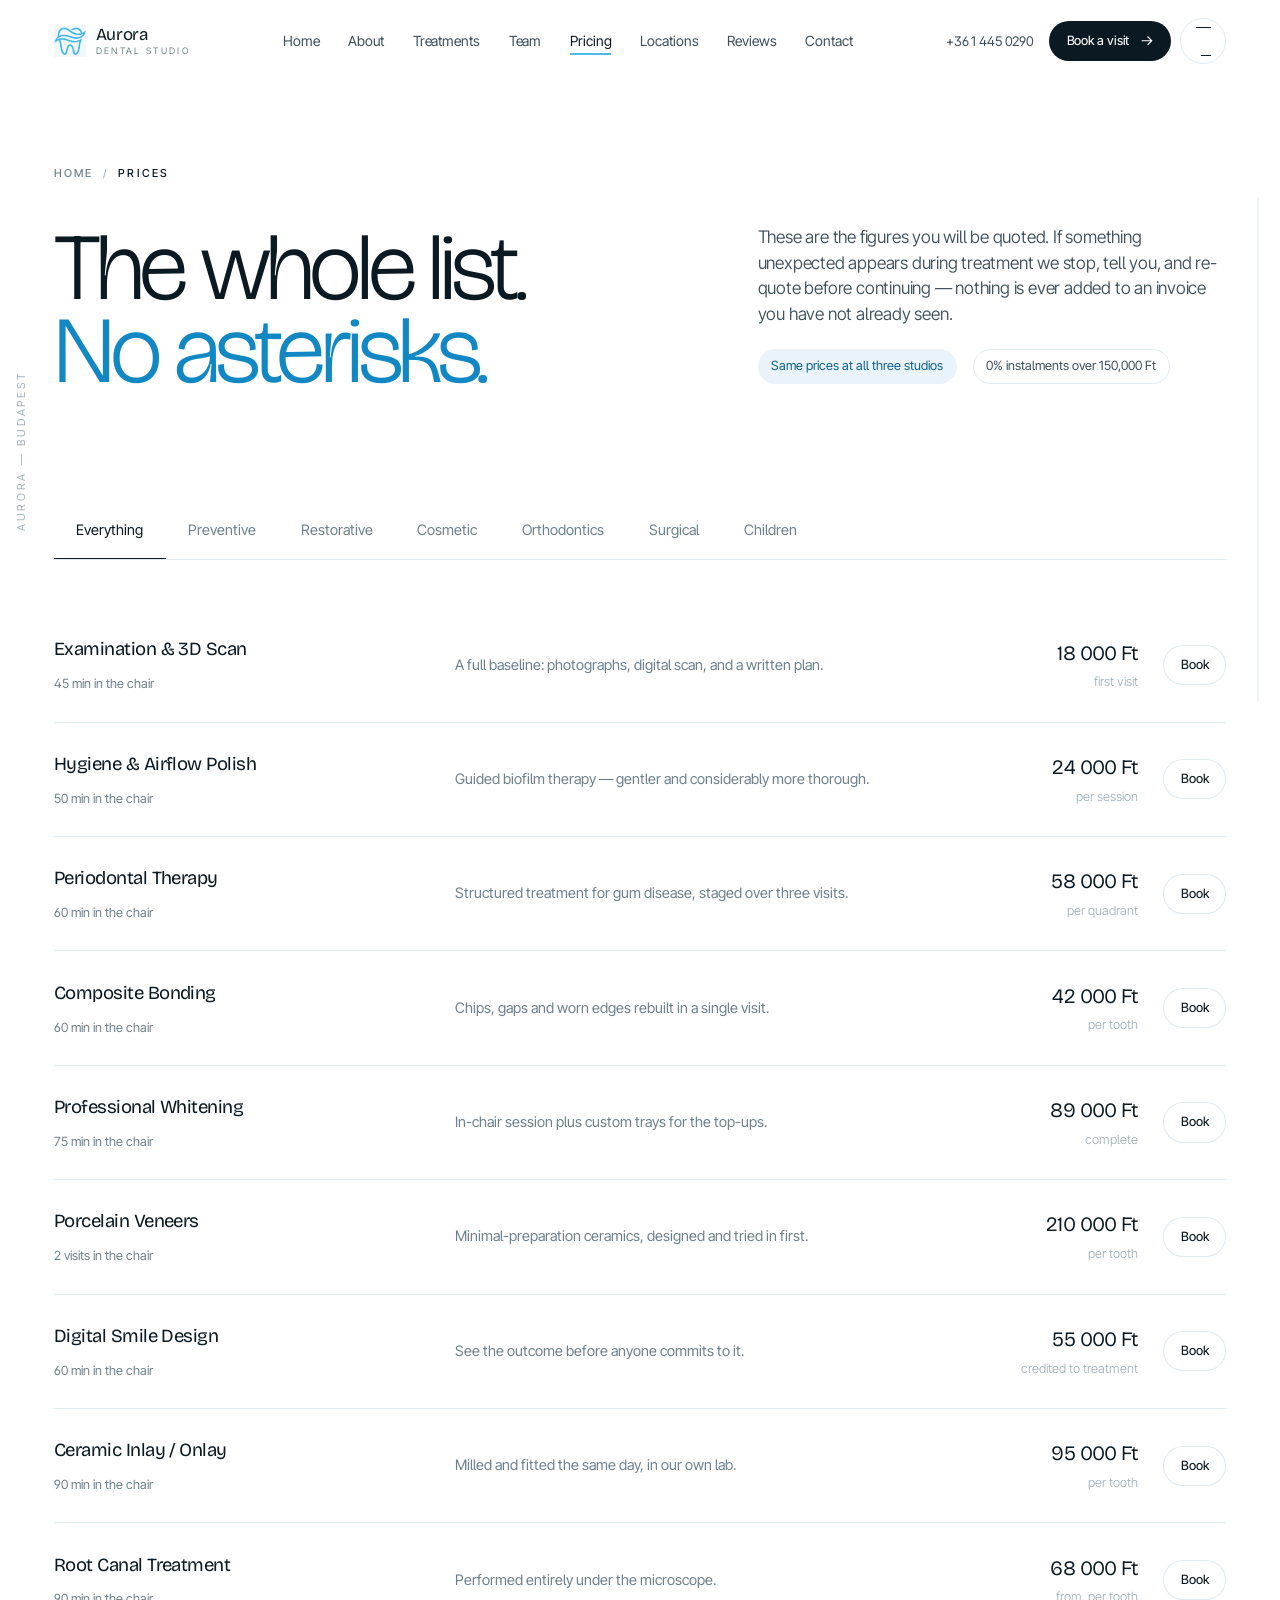
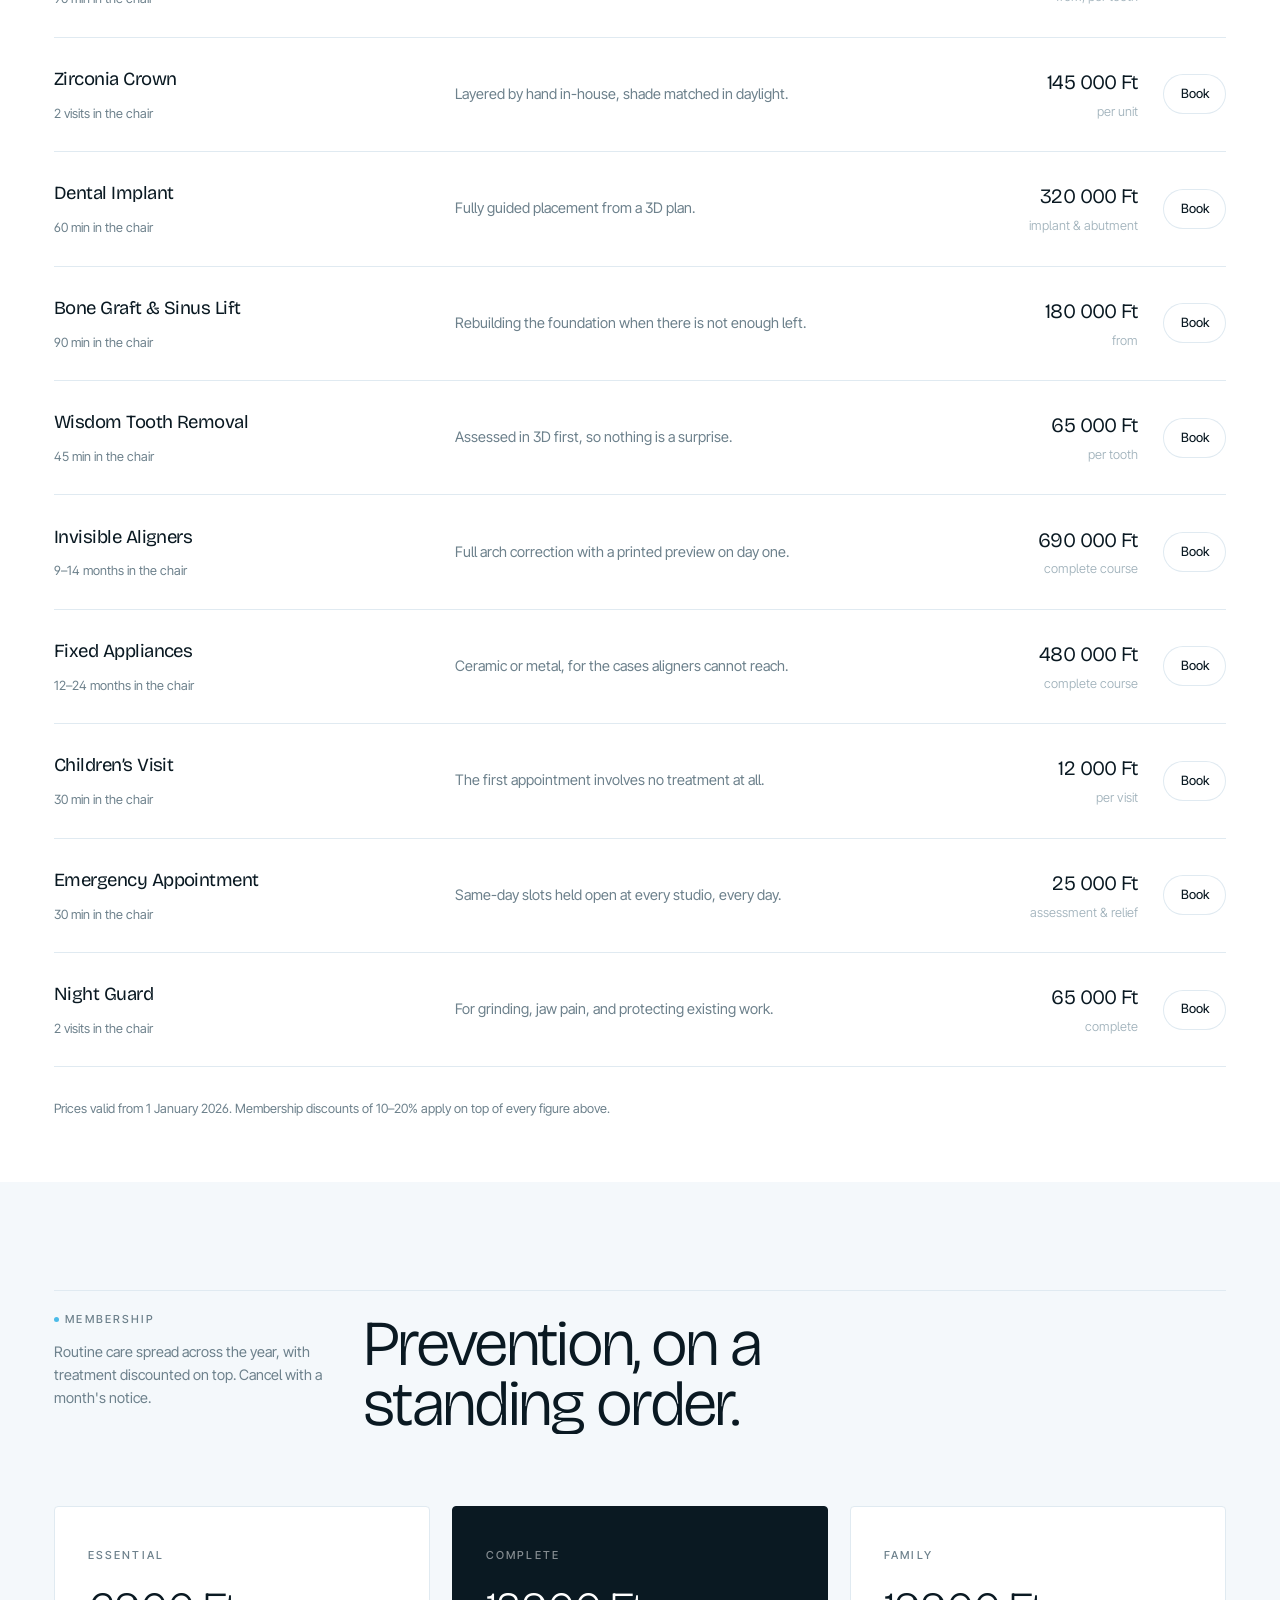
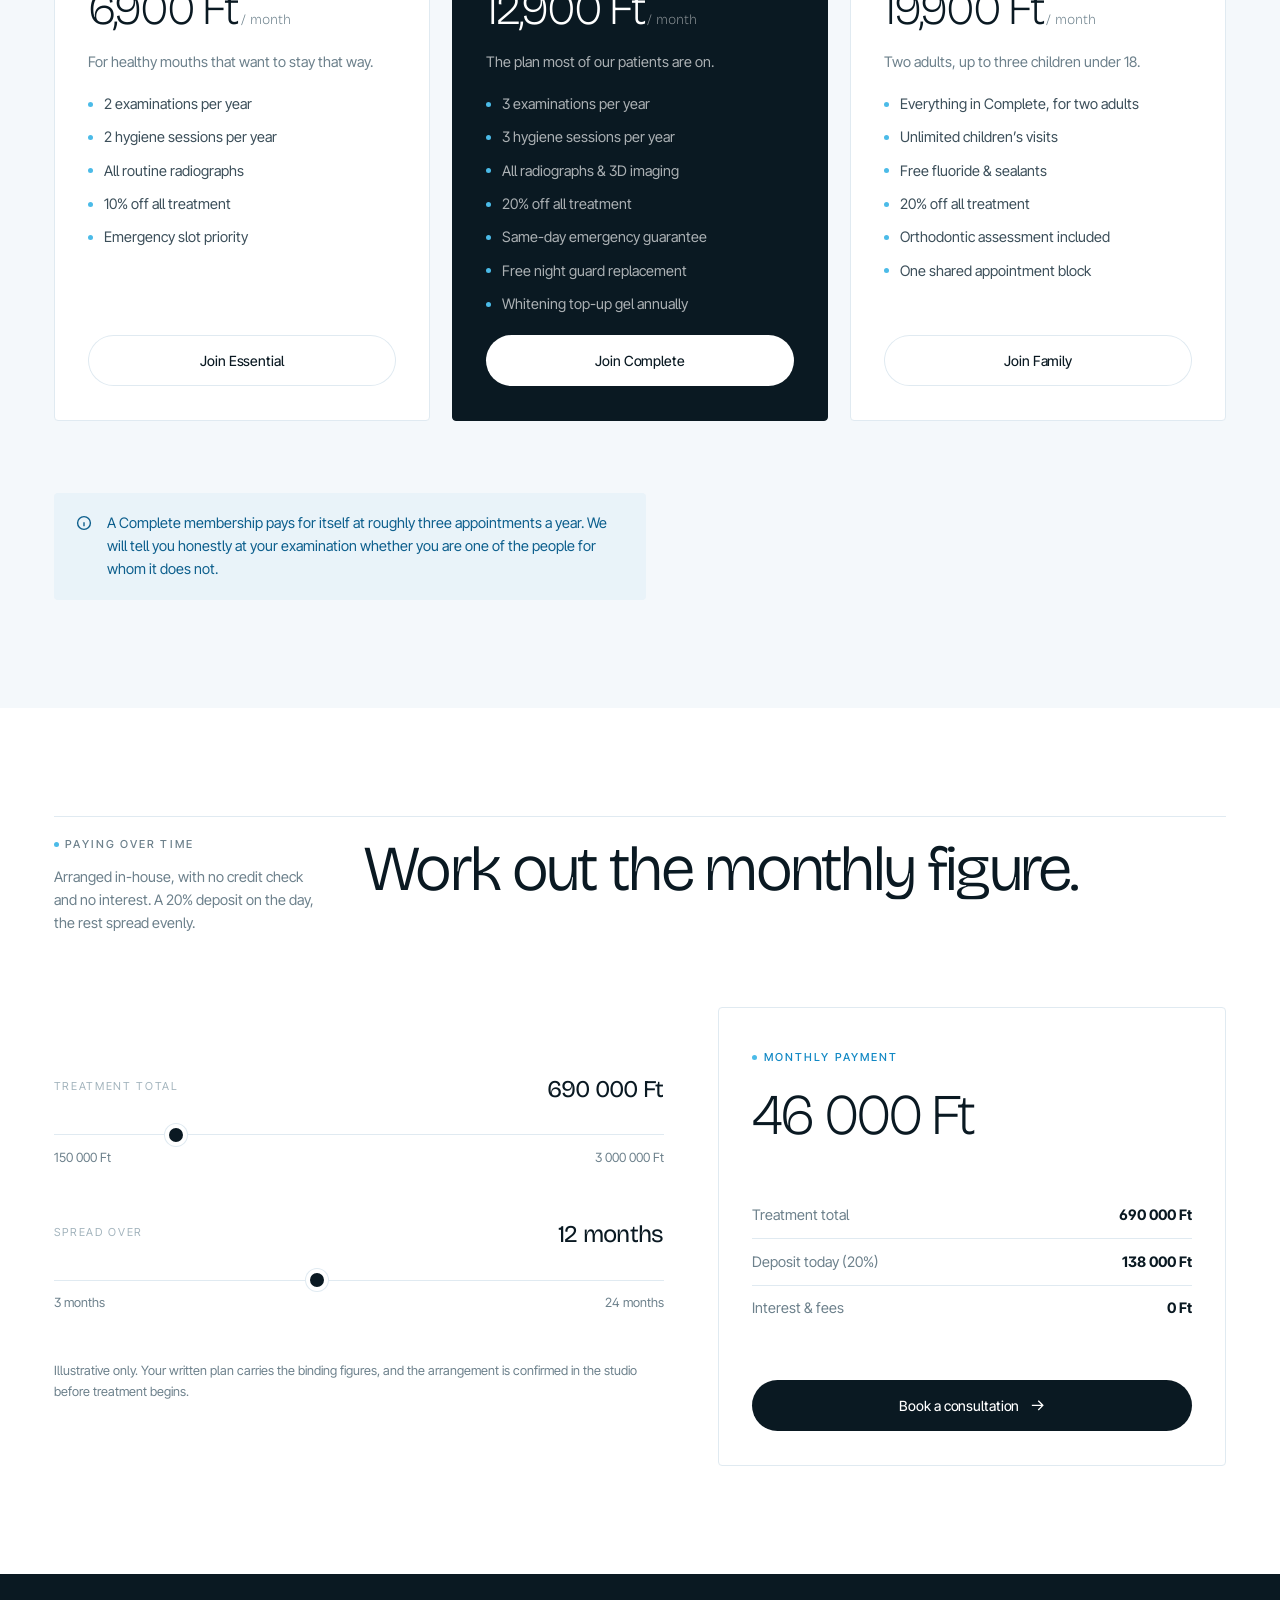
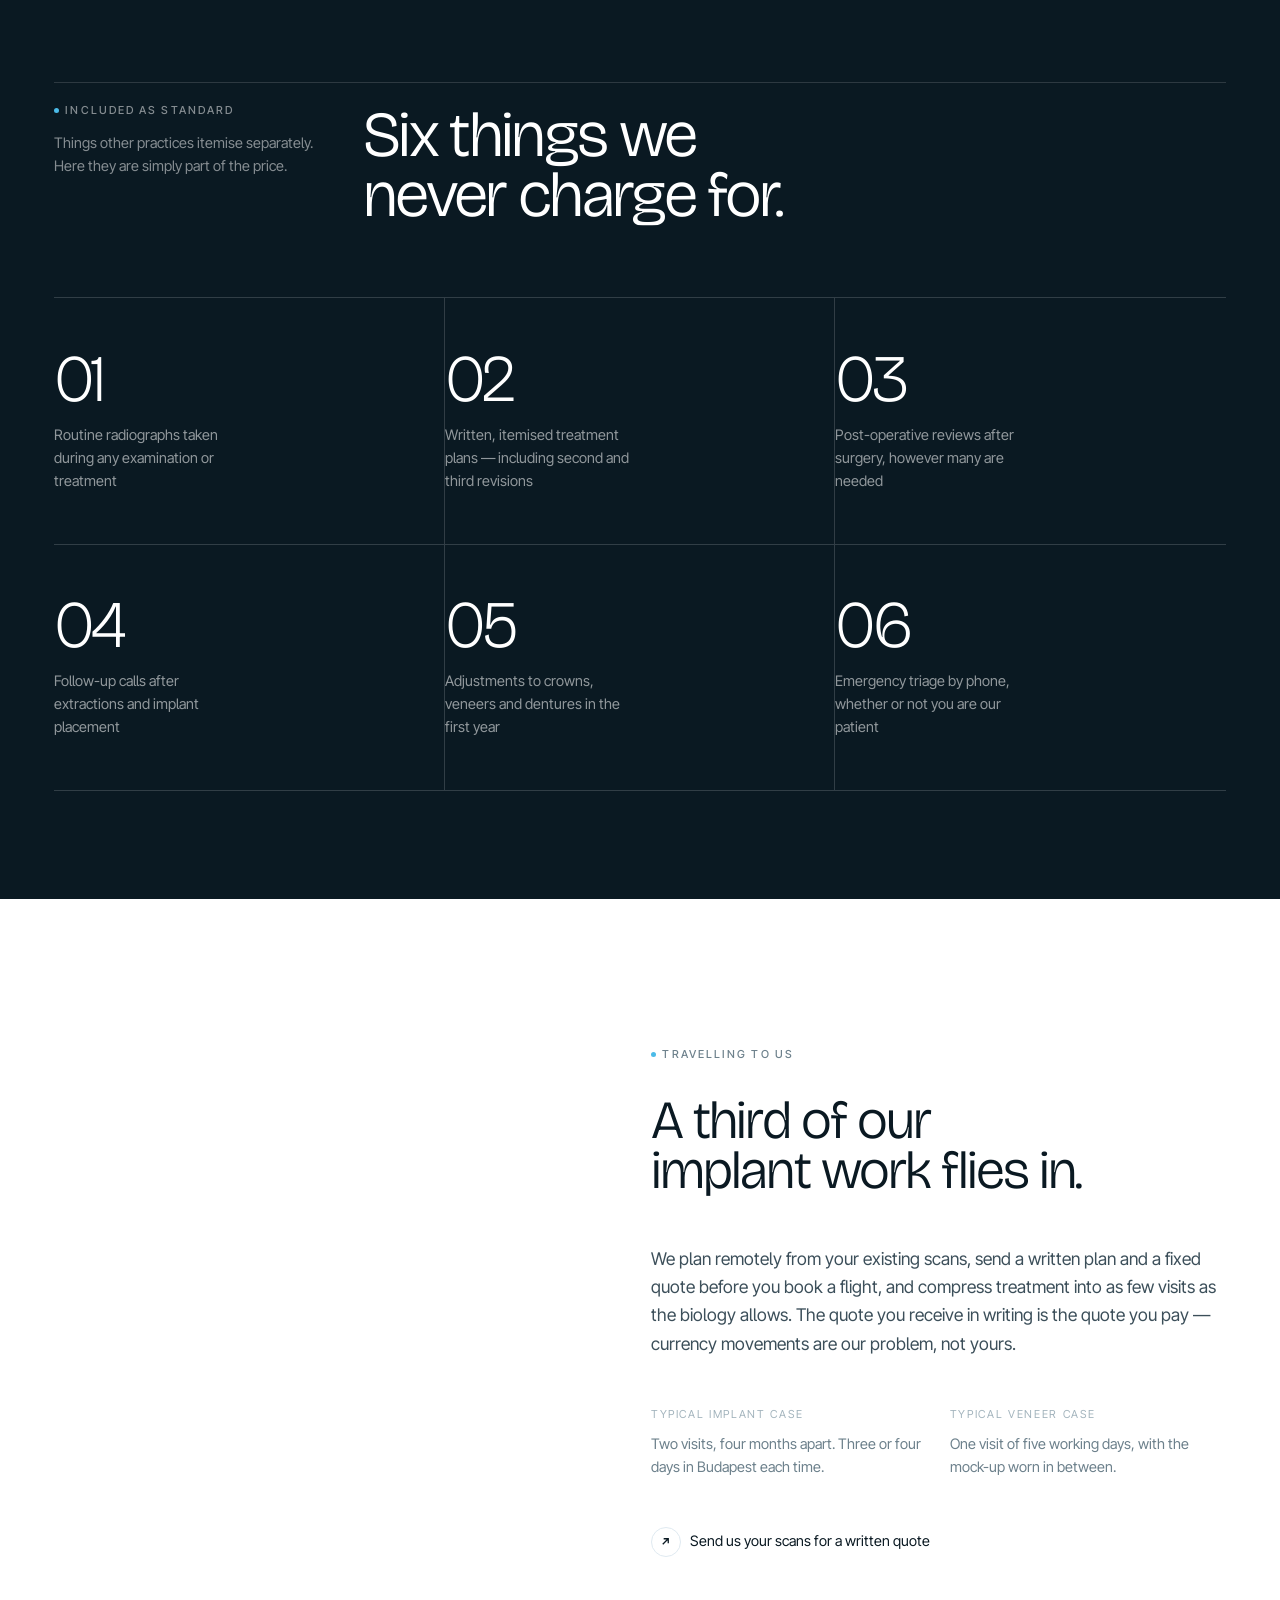
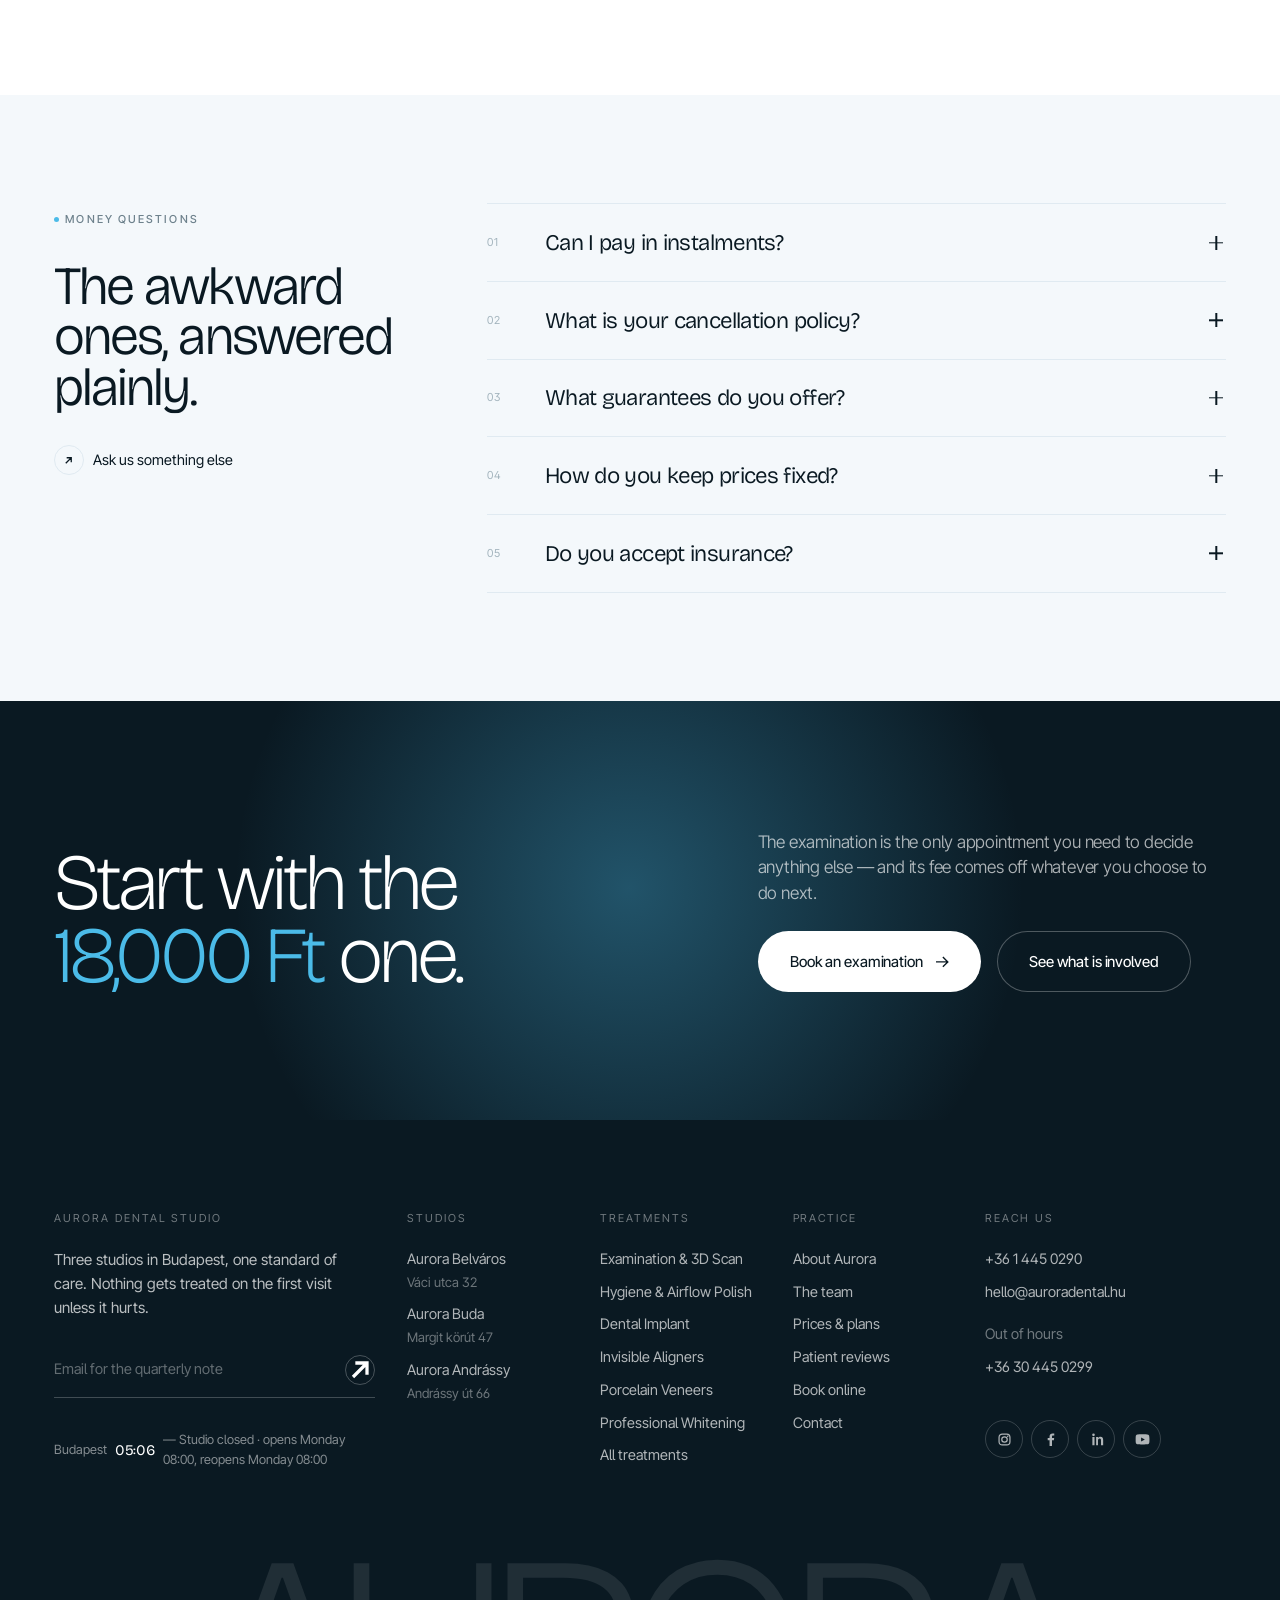
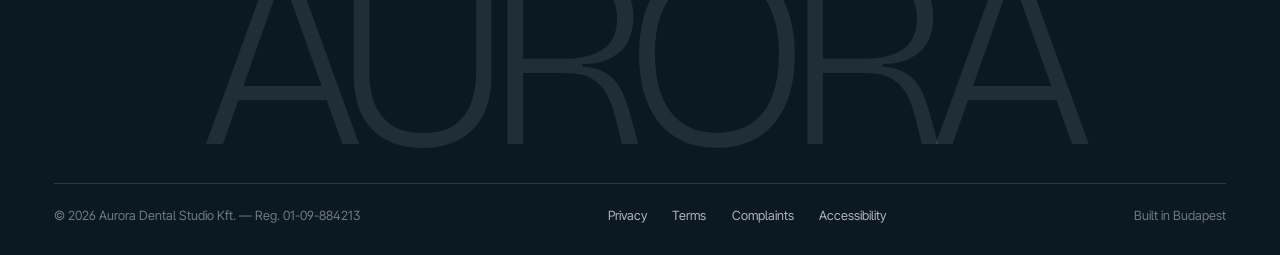
==== pricing.html @ d3820864 "First" ====
<!DOCTYPE html>
<html lang="en">
<head>
<meta charset="utf-8">
<meta name="viewport" content="width=device-width, initial-scale=1">
<title>Prices &amp; Plans — Aurora Dental Studio</title>
<meta name="description" content="Every Aurora price in one list, in forints, with no hidden extras. Membership plans from 6,900 Ft a month and 0% instalments on treatment over 150,000 Ft.">
<link rel="icon" href="imgs/dental_logo.png">
<link rel="preconnect" href="https://fonts.googleapis.com">
<link rel="preconnect" href="https://fonts.gstatic.com" crossorigin>
<link href="https://fonts.googleapis.com/css2?family=Bricolage+Grotesque:opsz,wght@12..96,200..800&family=Inter+Tight:ital,wght@0,300..700;1,400&display=swap" rel="stylesheet">
<link rel="stylesheet" href="https://cdn.jsdelivr.net/npm/lenis@1.1.14/dist/lenis.css">
<link rel="stylesheet" href="css/base.css">
<link rel="stylesheet" href="css/app.css">
<link rel="stylesheet" href="css/pages.css">
<script>
  (function (h) {
    if (!matchMedia('(prefers-reduced-motion: reduce)').matches) h.classList.add('motion');
    try { if (sessionStorage.getItem('aurora.nav') === '1') { h.classList.add('nav-in'); sessionStorage.removeItem('aurora.nav'); } } catch (e) {}
  })(document.documentElement);
</script>
</head>
<body>

<main>

  <!-- ============================================================ HERO -->
  <section class="phero">
    <div class="phero__aur" aria-hidden="true"></div>
    <div class="shell">
      <div class="phero__crumb">
        <a class="label ulink" href="index.html">Home</a>
        <span class="label" style="color:var(--ink-25)">/</span>
        <span class="label label--ink">Prices</span>
      </div>
      <div class="phero__grid">
        <h1 class="phero__t" data-split="words" data-now="1">The whole list. <em>No asterisks.</em></h1>
        <div class="phero__side">
          <p class="lead" data-rv="up" data-rv-d=".3">
            These are the figures you will be quoted. If something unexpected appears during
            treatment we stop, tell you, and re-quote before continuing — nothing is ever added
            to an invoice you have not already seen.
          </p>
          <div class="flex g2 wrap" data-rv="up" data-rv-d=".4">
            <span class="tag tag--blue">Same prices at all three studios</span>
            <span class="tag">0% instalments over 150,000 Ft</span>
          </div>
        </div>
      </div>
    </div>
  </section>

  <!-- ============================================================ PRICE LIST -->
  <section class="sec--sm" style="padding-top:clamp(2.5rem,5vw,4rem)">
    <div class="shell">
      <div class="ptab mb4" id="priceTabs"></div>
      <div id="priceRows"></div>
      <p class="xs muted mt3">Prices valid from 1 January 2026. Membership discounts of 10–20% apply on top of every figure above.</p>
    </div>
  </section>

  <!-- ============================================================ MEMBERSHIP -->
  <section class="sec bone">
    <div class="shell">
      <div class="shead mb6">
        <div class="shead__aside">
          <span class="label"><span class="dot"></span>Membership</span>
          <p class="shead__meta">Routine care spread across the year, with treatment discounted on top. Cancel with a month's notice.</p>
        </div>
        <h2 class="dsp shead__t" data-split="words">Prevention, on a standing order.</h2>
      </div>
      <div class="plan" id="pricePlans" data-stagger></div>
      <div class="note mt6" style="max-width:74ch">
        <svg viewBox="0 0 16 16" fill="none" stroke="currentColor" stroke-width="1.4"><circle cx="8" cy="8" r="6.4"/><path d="M8 7.2v4M8 4.9v.1"/></svg>
        <span>A Complete membership pays for itself at roughly three appointments a year.
        We will tell you honestly at your examination whether you are one of the people
        for whom it does not.</span>
      </div>
    </div>
  </section>

  <!-- ============================================================ CALCULATOR -->
  <section class="sec">
    <div class="shell">
      <div class="shead mb6">
        <div class="shead__aside">
          <span class="label"><span class="dot"></span>Paying over time</span>
          <p class="shead__meta">Arranged in-house, with no credit check and no interest. A 20% deposit on the day, the rest spread evenly.</p>
        </div>
        <h2 class="dsp shead__t" data-split="words">Work out the monthly figure.</h2>
      </div>

      <div class="calc">
        <div>
          <div class="between">
            <span class="bio__k">Treatment total</span>
            <span style="font-family:var(--display);font-size:1.5rem;letter-spacing:-.03em" id="calcAmtOut">—</span>
          </div>
          <input class="rng" type="range" id="calcAmt" min="150000" max="3000000" step="10000" value="690000"
                 aria-label="Treatment total">
          <div class="between xs muted" style="margin-top:-.8rem"><span>150 000 Ft</span><span>3 000 000 Ft</span></div>

          <div class="between mt4">
            <span class="bio__k">Spread over</span>
            <span style="font-family:var(--display);font-size:1.5rem;letter-spacing:-.03em" id="calcMonOut">—</span>
          </div>
          <input class="rng" type="range" id="calcMon" min="3" max="24" step="3" value="12" aria-label="Months">
          <div class="between xs muted" style="margin-top:-.8rem"><span>3 months</span><span>24 months</span></div>

          <p class="xs muted mt4">Illustrative only. Your written plan carries the binding figures, and the
          arrangement is confirmed in the studio before treatment begins.</p>
        </div>

        <div class="calc__out">
          <span class="label label--blue"><span class="dot"></span>Monthly payment</span>
          <div class="calc__n mt2" id="calcPer">—</div>
          <div class="mt4">
            <div class="calc__row"><span class="muted">Treatment total</span><b id="calcTot">—</b></div>
            <div class="calc__row"><span class="muted">Deposit today (20%)</span><b id="calcDep">—</b></div>
            <div class="calc__row"><span class="muted">Interest &amp; fees</span><b id="calcFee">0 Ft</b></div>
          </div>
          <a class="btn btn--block mt4" href="booking.html">Book a consultation
            <svg class="ico" viewBox="0 0 16 16" fill="none" stroke="currentColor" stroke-width="1.4"><path d="M2 8h12M9 3l5 5-5 5"/></svg></a>
        </div>
      </div>
    </div>
  </section>

  <!-- ============================================================ WHAT IS INCLUDED -->
  <section class="sec night">
    <div class="shell">
      <div class="shead mb6">
        <div class="shead__aside">
          <span class="label"><span class="dot"></span>Included as standard</span>
          <p class="shead__meta" style="color:rgba(255,255,255,.5)">Things other practices itemise separately. Here they are simply part of the price.</p>
        </div>
        <h2 class="dsp shead__t" data-split="words">Six things we never charge for.</h2>
      </div>
      <div class="sband" style="grid-template-columns:repeat(3,1fr)">
        <div class="sband__i"><div class="sband__n">01</div>
          <div class="sband__c">Routine radiographs taken during any examination or treatment</div></div>
        <div class="sband__i"><div class="sband__n">02</div>
          <div class="sband__c">Written, itemised treatment plans — including second and third revisions</div></div>
        <div class="sband__i" style="border-right:0"><div class="sband__n">03</div>
          <div class="sband__c">Post-operative reviews after surgery, however many are needed</div></div>
        <div class="sband__i" style="border-top:1px solid rgba(255,255,255,.16)"><div class="sband__n">04</div>
          <div class="sband__c">Follow-up calls after extractions and implant placement</div></div>
        <div class="sband__i" style="border-top:1px solid rgba(255,255,255,.16)"><div class="sband__n">05</div>
          <div class="sband__c">Adjustments to crowns, veneers and dentures in the first year</div></div>
        <div class="sband__i" style="border-right:0;border-top:1px solid rgba(255,255,255,.16)"><div class="sband__n">06</div>
          <div class="sband__c">Emergency triage by phone, whether or not you are our patient</div></div>
      </div>
    </div>
  </section>

  <!-- ============================================================ TRAVELLING PATIENTS -->
  <section class="sec">
    <div class="shell">
      <div class="grid" style="align-items:center">
        <figure style="grid-column:1/6" class="arch mzoom" data-clip data-cursor="Budapest">
          <img class="cover" style="aspect-ratio:.82"
               src="https://images.unsplash.com/photo-1541343672885-9be56236302a?auto=format&amp;fit=crop&amp;q=80&amp;w=1100"
               alt="The Danube and the Hungarian Parliament in Budapest">
        </figure>
        <div style="grid-column:7/13">
          <span class="label"><span class="dot"></span>Travelling to us</span>
          <h2 class="mt3" style="font-size:var(--fs-h2)" data-split="words">A third of our implant work flies in.</h2>
          <p class="body-lg mt4 mw-md">
            We plan remotely from your existing scans, send a written plan and a fixed quote before
            you book a flight, and compress treatment into as few visits as the biology allows.
            The quote you receive in writing is the quote you pay — currency movements are our problem,
            not yours.
          </p>
          <div class="grid mt4" style="grid-template-columns:repeat(2,1fr);gap:1.4rem">
            <div><div class="bio__k">Typical implant case</div><p class="small muted mt1">Two visits, four months apart. Three or four days in Budapest each time.</p></div>
            <div><div class="bio__k">Typical veneer case</div><p class="small muted mt1">One visit of five working days, with the mock-up worn in between.</p></div>
          </div>
          <a class="alink mt4" href="contact.html"><span class="c">
            <svg viewBox="0 0 12 12" fill="none" stroke="currentColor" stroke-width="1.4"><path d="M3 9L9 3M4 3h5v5"/></svg>
          </span>Send us your scans for a written quote</a>
        </div>
      </div>
    </div>
  </section>

  <!-- ============================================================ FAQ -->
  <section class="sec bone">
    <div class="shell">
      <div class="qa">
        <div>
          <span class="label"><span class="dot"></span>Money questions</span>
          <h2 class="mt3" style="font-size:var(--fs-h2)" data-split="words">The awkward ones, answered plainly.</h2>
          <a class="alink mt3" href="contact.html"><span class="c">
            <svg viewBox="0 0 12 12" fill="none" stroke="currentColor" stroke-width="1.4"><path d="M3 9L9 3M4 3h5v5"/></svg>
          </span>Ask us something else</a>
        </div>
        <div id="faqPricing"></div>
      </div>
    </div>
  </section>

  <!-- ============================================================ CTA -->
  <section class="cta">
    <div class="cta__aur" aria-hidden="true"></div>
    <div class="shell cta__in">
      <h2 class="cta__t" data-split="words">Start with the <em>18,000 Ft</em> one.</h2>
      <div class="col g3">
        <p class="lead" style="color:rgba(255,255,255,.66)">
          The examination is the only appointment you need to decide anything else — and its
          fee comes off whatever you choose to do next.
        </p>
        <div class="flex g2 wrap">
          <span class="mag"><a class="btn btn--white btn--lg" href="booking.html?service=exam">Book an examination
            <svg class="ico" viewBox="0 0 16 16" fill="none" stroke="currentColor" stroke-width="1.4"><path d="M2 8h12M9 3l5 5-5 5"/></svg></a></span>
          <span class="mag"><a class="btn btn--lg" href="services.html"
            style="box-shadow:inset 0 0 0 1px rgba(255,255,255,.28);background:transparent">See what is involved</a></span>
        </div>
      </div>
    </div>
  </section>

</main>

<script src="https://cdnjs.cloudflare.com/ajax/libs/gsap/3.12.5/gsap.min.js"></script>
<script src="https://cdnjs.cloudflare.com/ajax/libs/gsap/3.12.5/ScrollTrigger.min.js"></script>
<script src="https://cdn.jsdelivr.net/npm/lenis@1.1.14/dist/lenis.min.js"></script>
<script src="js/data.js"></script>
<script src="js/store.js"></script>
<script src="js/motion.js"></script>
<script src="js/ui.js"></script>
<script src="js/pages.js"></script>
<script>AURORA.UI.boot('pricing.html', AURORA.pages.pricing);</script>
</body>
</html>
---- css/base.css ----
/* ============================================================
   AURORA DENTAL STUDIO — BASE
   Design system: tokens, reset, typography, grid, utilities
   ============================================================ */

/* ---------- 1. TOKENS ---------- */
:root{
  /* Palette — white + light blue, sparingly deployed */
  --paper:      #ffffff;
  --bone:       #f4f8fb;
  --mist:       #e9f3f9;
  --ice:        #d5eaf7;
  --aurora:     #4bbbe8;
  --aurora-lit: #6fcbf0;
  --deep:       #1188c4;
  --abyss:      #0d5f8d;

  --ink:        #0a1922;
  --ink-70:     #3c4f5a;
  --ink-45:     #6d818c;
  --ink-25:     #a3b4bd;
  --line:       #e0eaf1;
  --line-soft:  #eef4f8;

  /* Type */
  --display: "Bricolage Grotesque", "Inter Tight", -apple-system, BlinkMacSystemFont, "Segoe UI", sans-serif;
  --text:    "Inter Tight", -apple-system, BlinkMacSystemFont, "Segoe UI", Roboto, sans-serif;

  --fs-mega:    clamp(3.4rem, 13vw, 13rem);
  --fs-display: clamp(2.9rem, 8.4vw, 8.2rem);
  --fs-h1:      clamp(2.4rem, 6vw, 5.4rem);
  --fs-h2:      clamp(1.9rem, 4.2vw, 3.6rem);
  --fs-h3:      clamp(1.35rem, 2.1vw, 1.95rem);
  --fs-h4:      clamp(1.1rem, 1.4vw, 1.3rem);
  --fs-lead:    clamp(1.02rem, 1.35vw, 1.28rem);
  --fs-body:    1.0425rem;
  --fs-sm:      0.905rem;
  --fs-xs:      0.795rem;
  --fs-label:   0.688rem;

  /* Space */
  --pad:     clamp(1.25rem, 4.2vw, 4.5rem);
  --gut:     clamp(1rem, 1.7vw, 1.75rem);
  --sec:     clamp(5rem, 12vh, 10.5rem);
  --sec-sm:  clamp(3.25rem, 7vh, 6rem);

  /* Motion */
  --e-out:  cubic-bezier(.16,1,.3,1);
  --e-io:   cubic-bezier(.65,.05,.36,1);
  --e-soft: cubic-bezier(.33,1,.68,1);
  --t-fast: .28s;
  --t-mid:  .55s;
  --t-slow: .9s;

  --nav-h: 78px;
  --rail:  clamp(0px, 3.4vw, 58px);
  --maxw:  1680px;
}

/* ---------- 2. RESET ---------- */
*,*::before,*::after{ box-sizing:border-box; }
*{ margin:0; padding:0; }
html{
  -webkit-text-size-adjust:100%;
  scroll-behavior:auto;
  background:var(--paper);
}
body{
  font-family:var(--text);
  font-size:var(--fs-body);
  line-height:1.58;
  font-weight:400;
  color:var(--ink);
  background:var(--paper);
  -webkit-font-smoothing:antialiased;
  -moz-osx-font-smoothing:grayscale;
  text-rendering:optimizeLegibility;
  overflow-x:hidden;
  font-feature-settings:"ss01","cv05","kern";
}
body.is-locked{ overflow:hidden; }
img,svg,video{ display:block; max-width:100%; }
img{ height:auto; background:var(--bone); }
a{ color:inherit; text-decoration:none; }
button,input,select,textarea{ font:inherit; color:inherit; background:none; border:none; }
button{ cursor:pointer; }
ul,ol{ list-style:none; }
table{ border-collapse:collapse; width:100%; }
::selection{ background:var(--aurora); color:#fff; }
:focus-visible{ outline:2px solid var(--deep); outline-offset:3px; border-radius:2px; }
:focus:not(:focus-visible){ outline:none; }

/* Scrollbar */
::-webkit-scrollbar{ width:9px; height:9px; }
::-webkit-scrollbar-track{ background:var(--bone); }
::-webkit-scrollbar-thumb{ background:var(--ice); border-radius:9px; }
::-webkit-scrollbar-thumb:hover{ background:var(--aurora); }

/* Lenis */
html.lenis,html.lenis body{ height:auto; }
.lenis.lenis-smooth{ scroll-behavior:auto !important; }
.lenis.lenis-stopped{ overflow:hidden; }

/* ---------- 3. TYPE ---------- */
.display,h1,h2,h3,h4{
  font-family:var(--display);
  font-weight:300;
  line-height:.94;
  letter-spacing:-.035em;
  font-variation-settings:"opsz" 64;
  text-wrap:balance;
}
h1{ font-size:var(--fs-h1); }
h2{ font-size:var(--fs-h2); }
h3{ font-size:var(--fs-h3); letter-spacing:-.028em; line-height:1.06; }
h4{ font-size:var(--fs-h4); letter-spacing:-.02em; line-height:1.2; font-weight:400; }

.mega{ font-family:var(--display); font-size:var(--fs-mega); font-weight:200; line-height:.82; letter-spacing:-.05em; font-variation-settings:"opsz" 96; }
/* section headings — deliberately smaller than the page-level display sizes */
.dsp{ font-size:clamp(2.1rem, 5vw, 4.4rem); letter-spacing:-.042em; }
.lead{ font-size:var(--fs-lead); line-height:1.48; color:var(--ink-70); font-weight:350; letter-spacing:-.012em; }
.body-lg{ font-size:1.09rem; line-height:1.62; color:var(--ink-70); }
.muted{ color:var(--ink-45); }
.small{ font-size:var(--fs-sm); }
.xs{ font-size:var(--fs-xs); }

/* Label — the signature micro-type of the system */
.label{
  font-size:var(--fs-label);
  font-weight:500;
  letter-spacing:.19em;
  text-transform:uppercase;
  color:var(--ink-45);
  line-height:1;
  display:inline-flex;
  align-items:center;
  gap:.6em;
}
.label--ink{ color:var(--ink); }
.label--blue{ color:var(--deep); }
.label .dot{ width:5px; height:5px; border-radius:50%; background:var(--aurora); flex:none; }
.idx{
  font-family:var(--display);
  font-size:var(--fs-label);
  font-weight:500;
  letter-spacing:.08em;
  color:var(--ink-25);
  font-variation-settings:"opsz" 12;
}

.wm{ font-weight:200; }
.italic{ font-style:italic; }
.tight{ letter-spacing:-.045em; }
.blue{ color:var(--deep); }
.ink45{ color:var(--ink-45); }

/* Inline media chip inside headlines */
.chip-img{
  display:inline-block;
  vertical-align:middle;
  width:clamp(58px,7.4vw,132px);
  height:clamp(34px,4.1vw,72px);
  border-radius:999px;
  object-fit:cover;
  object-position:50% 38%;
  margin:0 .18em;
  transform:translateY(-.06em);
}

/* ---------- 4. LAYOUT ---------- */
.shell{
  width:100%;
  max-width:var(--maxw);
  margin-inline:auto;
  padding-inline:var(--pad);
}
.shell--wide{ max-width:1920px; }
.grid{ display:grid; grid-template-columns:repeat(12,1fr); gap:var(--gut); }
.sec{ padding-block:var(--sec); position:relative; }
.sec--sm{ padding-block:var(--sec-sm); }
.sec--flush-t{ padding-top:0; }
.sec--flush-b{ padding-bottom:0; }
.bone{ background:var(--bone); }
.mist{ background:var(--mist); }
.night{ background:var(--ink); color:var(--paper); }
.night .lead,.night .muted{ color:rgba(255,255,255,.62); }
.night .label{ color:rgba(255,255,255,.5); }
.hr{ height:1px; background:var(--line); border:0; }
.night .hr{ background:rgba(255,255,255,.14); }

/* Section head: label left, title right — the recurring editorial pattern */
.shead{
  display:grid;
  grid-template-columns:minmax(0,3fr) minmax(0,9fr);
  gap:var(--gut);
  align-items:start;
  padding-top:1.4rem;
  border-top:1px solid var(--line);
}
.shead__aside{ display:flex; flex-direction:column; gap:1rem; }
.shead__t{ max-width:19ch; }
.shead__meta{ font-size:var(--fs-sm); color:var(--ink-45); max-width:34ch; }
.night .shead{ border-color:rgba(255,255,255,.14); }

/* ---------- 5. UTILITIES ---------- */
.flex{ display:flex; }
.between{ display:flex; justify-content:space-between; align-items:center; }
.center{ display:flex; align-items:center; }
.col{ display:flex; flex-direction:column; }
.wrap{ flex-wrap:wrap; }
.g1{ gap:.5rem } .g2{ gap:1rem } .g3{ gap:1.6rem } .g4{ gap:2.4rem } .g6{ gap:3.6rem }
.mt1{ margin-top:.6rem } .mt2{ margin-top:1.2rem } .mt3{ margin-top:2rem }
.mt4{ margin-top:3rem } .mt6{ margin-top:4.5rem } .mt8{ margin-top:6rem }
.mb2{ margin-bottom:1.2rem } .mb3{ margin-bottom:2rem } .mb4{ margin-bottom:3rem } .mb6{ margin-bottom:4.5rem }
.tc{ text-align:center } .tr{ text-align:right }
.rel{ position:relative } .ovh{ overflow:hidden }
.nowrap{ white-space:nowrap }
.mw-xs{ max-width:34ch } .mw-sm{ max-width:44ch } .mw-md{ max-width:58ch } .mw-lg{ max-width:72ch }
.full{ width:100% } .fit{ width:fit-content }
.sr{ position:absolute; width:1px; height:1px; padding:0; margin:-1px; overflow:hidden; clip:rect(0 0 0 0); white-space:nowrap; border:0; }
.hide-mob{ display:revert }
.only-mob{ display:none }
.stack-sep > * + *{ border-top:1px solid var(--line); }

/* Aspect helpers */
.ar-1{ aspect-ratio:1/1 } .ar-45{ aspect-ratio:4/5 } .ar-34{ aspect-ratio:3/4 }
.ar-32{ aspect-ratio:3/2 } .ar-169{ aspect-ratio:16/9 } .ar-21{ aspect-ratio:2/1 }
.ar-23{ aspect-ratio:2/3 }
.cover{ width:100%; height:100%; object-fit:cover; }

/* Arch — signature silhouette, echoing the curve of the logo */
.arch{ border-radius:999px 999px 4px 4px; overflow:hidden; }
.arch-sm{ border-radius:180px 180px 4px 4px; overflow:hidden; }
.pill{ border-radius:999px; overflow:hidden; }
.soft{ border-radius:3px; overflow:hidden; }

@media (max-width:900px){
  .hide-mob{ display:none !important }
  .only-mob{ display:revert }
  .shead{ grid-template-columns:1fr; gap:1.5rem }
  /* Keep 12 tracks so inline `grid-column: 6/13` spans stay valid, and
     stack every child instead — dropping to 6 tracks pushed items into
     implicit columns and overflowed the page. */
  .grid{ grid-template-columns:repeat(12,1fr) }
  .grid > *{ grid-column:1 / -1 !important; }
}
---- css/app.css ----
/* ============================================================
   AURORA — APP CHROME + COMPONENTS
   ============================================================ */

/* ---------- MOTION PRIMING ---------- */
html.motion [data-rv]{ opacity:0; }
html.motion [data-rv="up"]{ transform:translateY(38px); }
html.motion [data-rv="fade"]{ transform:none; }
html.motion .rv-line span{ display:block; }
html.motion [data-split]{ opacity:1; }
html.motion [data-split]:not(.split-done){ opacity:0; }
html.motion [data-clip]{ clip-path:inset(0 0 100% 0); }

/* ============================================================
   LOADER
   ============================================================ */
.loader{
  position:fixed; inset:0; z-index:9000;
  background:var(--paper);
  display:grid; place-items:center;
  padding:var(--pad);
}
.loader__mark{ width:clamp(64px,7vw,104px); opacity:.14; }
.loader__wrap{ position:relative; display:grid; place-items:center; gap:1.6rem; }
.loader__word{
  font-family:var(--display); font-weight:200;
  font-size:clamp(2.4rem,7vw,5.2rem); letter-spacing:-.05em;
  line-height:1; overflow:hidden; display:flex;
}
.loader__word span{ display:block; }
.loader__bar{
  position:absolute; left:var(--pad); right:var(--pad); bottom:calc(var(--pad) + 34px);
  height:1px; background:var(--line);
}
.loader__bar i{ display:block; height:100%; width:0; background:var(--aurora); }
.loader__num{
  position:absolute; right:var(--pad); bottom:var(--pad);
  font-family:var(--display); font-size:clamp(2rem,5vw,3.4rem);
  font-weight:200; letter-spacing:-.04em; line-height:1; color:var(--ink);
}
.loader__cap{ position:absolute; left:var(--pad); bottom:var(--pad); }
.loader__veil{
  position:absolute; inset:0; background:var(--paper);
}

/* ============================================================
   PAGE TRANSITION
   ============================================================ */
.trans{ position:fixed; inset:0; z-index:8000; pointer-events:none; display:grid; place-items:center; }
.trans__panel{
  position:absolute; inset:0; background:var(--ink);
  transform:scaleY(0); transform-origin:bottom center;
}
.trans__mark{ position:relative; width:52px; opacity:0; filter:brightness(0) invert(1); }
/* keep the panel covering the page between navigation and first paint */
html.nav-in .trans__panel{ transform:scaleY(1); transform-origin:top center; }

/* ============================================================
   CUSTOM CURSOR
   ============================================================ */
.cur{
  position:fixed; top:0; left:0; z-index:9500; pointer-events:none;
  width:9px; height:9px; border-radius:50%; background:var(--ink);
  transform:translate3d(-50%,-50%,0); mix-blend-mode:normal;
  opacity:0; transition:opacity .3s;
}
.cur-ring{
  position:fixed; top:0; left:0; z-index:9499; pointer-events:none;
  width:44px; height:44px; border-radius:50%;
  border:1px solid var(--ink-25);
  transform:translate3d(-50%,-50%,0);
  display:grid; place-items:center;
  opacity:0; transition:opacity .3s, background-color .35s var(--e-out), border-color .35s;
}
.cur-ring__t{
  font-size:9px; letter-spacing:.14em; text-transform:uppercase;
  color:#fff; opacity:0; transform:scale(.7); transition:opacity .25s,transform .25s;
  font-weight:500;
}
body.cur-on .cur,body.cur-on .cur-ring{ opacity:1; }
body.cur-link .cur{ opacity:0; }
body.cur-link .cur-ring{ background:var(--ink); border-color:var(--ink); }
body.cur-media .cur{ opacity:0; }
body.cur-media .cur-ring{ background:var(--aurora); border-color:var(--aurora); }
body.cur-media .cur-ring__t,body.cur-drag .cur-ring__t{ opacity:1; transform:scale(1); }
body.cur-drag .cur{ opacity:0; }
body.cur-drag .cur-ring{ background:var(--ink); border-color:var(--ink); }
@media (hover:none),(pointer:coarse){ .cur,.cur-ring{ display:none !important } }

/* ============================================================
   RAILS
   ============================================================ */
.rail{
  position:fixed; top:0; bottom:0; width:var(--rail); z-index:60;
  pointer-events:none; display:flex; align-items:center; justify-content:center;
}
.rail--l{ left:0; }
.rail--r{ right:0; }
.rail__txt{
  writing-mode:vertical-rl; text-orientation:mixed;
  font-size:var(--fs-label); letter-spacing:.24em; text-transform:uppercase;
  color:var(--ink-25); user-select:none;
}
.rail--l .rail__txt{ transform:rotate(180deg); }
.rail__prog{
  position:absolute; top:22vh; bottom:22vh; left:50%; width:1px;
  background:var(--line); transform:translateX(-50%);
}
.rail__prog i{ position:absolute; top:0; left:0; width:100%; height:0; background:var(--aurora); }
@media (max-width:1180px){ .rail{ display:none } }

/* ============================================================
   NAV
   ============================================================ */
.nav{
  position:fixed; top:0; left:0; right:0; z-index:500;
  padding:1.15rem var(--pad);
  transition:padding .5s var(--e-out), background-color .5s, box-shadow .5s;
  mix-blend-mode:normal;
}
.nav::before{
  content:""; position:absolute; inset:0;
  background:rgba(255,255,255,.82);
  -webkit-backdrop-filter:blur(16px) saturate(1.4);
  backdrop-filter:blur(16px) saturate(1.4);
  border-bottom:1px solid var(--line);
  opacity:0; transition:opacity .5s var(--e-out);
}
.nav.is-stuck{ padding:.7rem var(--pad); }
.nav.is-stuck::before{ opacity:1; }
.nav.is-hidden{ transform:translateY(-102%); transition:transform .55s var(--e-out),padding .5s; }
.nav__in{
  position:relative; display:flex; align-items:center; justify-content:space-between;
  gap:1.5rem; max-width:var(--maxw); margin-inline:auto;
}
.brand{ display:flex; align-items:center; gap:.62rem; flex:none; }
.brand__mark{ width:32px; height:32px; object-fit:contain; transition:transform .6s var(--e-out); }
.brand:hover .brand__mark{ transform:rotate(-8deg) scale(1.08); }
.brand__txt{ display:flex; flex-direction:column; line-height:1; }
.brand__n{ font-family:var(--display); font-size:1.06rem; font-weight:400; letter-spacing:-.02em; }
.brand__s{ font-size:.56rem; letter-spacing:.26em; text-transform:uppercase; color:var(--ink-45); margin-top:3px; }

.nav__links{ display:flex; align-items:center; gap:.15rem; }
.nav__link{
  position:relative; font-size:.875rem; letter-spacing:-.005em;
  padding:.5rem .82rem; border-radius:999px; color:var(--ink-70);
  transition:color .35s;
}
.nav__link::after{
  content:""; position:absolute; left:.82rem; right:.82rem; bottom:.34rem; height:1px;
  background:var(--ink); transform:scaleX(0); transform-origin:right;
  transition:transform .45s var(--e-out);
}
.nav__link:hover{ color:var(--ink); }
.nav__link:hover::after{ transform:scaleX(1); transform-origin:left; }
.nav__link.is-on{ color:var(--ink); }
.nav__link.is-on::after{ transform:scaleX(1); background:var(--aurora); height:2px; }
.nav__act{ display:flex; align-items:center; gap:.55rem; flex:none; }
.nav__tel{ font-size:.83rem; color:var(--ink-70); padding-right:.4rem; letter-spacing:-.01em; }
.nav__tel:hover{ color:var(--deep); }

.burger{
  width:46px; height:46px; border:1px solid var(--line); border-radius:999px;
  display:grid; place-items:center; gap:0; background:var(--paper);
  transition:border-color .4s,background-color .4s;
}
.burger:hover{ border-color:var(--ink); }
.burger i{ display:block; width:15px; height:1.4px; background:var(--ink); transition:transform .45s var(--e-out),opacity .3s; }
.burger i:first-child{ transform:translateY(-3px); }
.burger i:last-child{ transform:translateY(3px); width:10px; margin-left:5px; }
.burger:hover i:last-child{ width:15px; margin-left:0; }
body.menu-open .burger i:first-child{ transform:translateY(1px) rotate(45deg); }
body.menu-open .burger i:last-child{ transform:translateY(-1px) rotate(-45deg); width:15px; margin-left:0; }
@media (max-width:1150px){ .nav__links,.nav__tel{ display:none } }

/* ---------- OVERLAY MENU ---------- */
.menu{
  position:fixed; inset:0; z-index:480; background:var(--paper);
  clip-path:inset(0 0 100% 0); pointer-events:none;
  display:grid; grid-template-rows:1fr auto;
  padding:calc(var(--nav-h) + 2.2rem) var(--pad) var(--pad);
}
.menu.is-open{ pointer-events:auto; }
.menu__grid{ display:grid; grid-template-columns:minmax(0,7fr) minmax(0,5fr); gap:var(--gut); align-items:center; }
.menu__list{ display:flex; flex-direction:column; }
.menu__item{ overflow:hidden; border-top:1px solid var(--line); }
.menu__item:last-child{ border-bottom:1px solid var(--line); }
.menu__a{
  display:flex; align-items:baseline; gap:1.4rem; padding:clamp(.5rem,1.5vh,1.1rem) 0;
  font-family:var(--display); font-weight:300; letter-spacing:-.04em;
  font-size:clamp(2rem,5.4vw,4.6rem); line-height:1;
  transition:color .4s,padding-left .55s var(--e-out);
  position:relative;
}
.menu__a:hover{ padding-left:1.6rem; color:var(--deep); }
.menu__a .n{ font-size:var(--fs-label); letter-spacing:.1em; color:var(--ink-25); flex:none; transition:color .4s; }
.menu__a:hover .n{ color:var(--aurora); }
.menu__a .ar{ margin-left:auto; opacity:0; transform:translateX(-14px); transition:.5s var(--e-out); font-size:1.2rem; }
.menu__a:hover .ar{ opacity:1; transform:translateX(0); }
.menu__preview{ position:relative; aspect-ratio:4/5; border-radius:999px 999px 6px 6px; overflow:hidden; background:var(--bone); }
.menu__preview img{
  position:absolute; inset:0; width:100%; height:100%; object-fit:cover;
  opacity:0; transform:scale(1.12); transition:opacity .7s var(--e-out),transform .9s var(--e-out);
}
.menu__preview img.is-on{ opacity:1; transform:scale(1); }
.menu__foot{ display:flex; justify-content:space-between; align-items:flex-end; gap:2rem; padding-top:1.4rem; border-top:1px solid var(--line); flex-wrap:wrap; }
.menu__cols{ display:flex; gap:clamp(1.5rem,4vw,4rem); flex-wrap:wrap; }
.menu__col{ display:flex; flex-direction:column; gap:.42rem; font-size:var(--fs-sm); color:var(--ink-70); }
@media (max-width:900px){
  .menu{ padding-top:calc(var(--nav-h) + 1rem); overflow-y:auto; }
  .menu__grid{ grid-template-columns:1fr; align-items:start; }
  .menu__preview{ display:none; }
}

/* ============================================================
   BUTTONS + LINKS
   ============================================================ */
.btn{
  position:relative; display:inline-flex; align-items:center; justify-content:center; gap:.68rem;
  padding:.92rem 1.6rem; border-radius:999px; overflow:hidden;
  background:var(--ink); color:var(--paper);
  font-size:.875rem; font-weight:450; letter-spacing:-.008em; white-space:nowrap;
  transition:color .4s var(--e-out);
  isolation:isolate;
}
.btn::before{
  content:""; position:absolute; z-index:-1; left:50%; bottom:-10%;
  width:130%; aspect-ratio:1/1; border-radius:50%;
  background:var(--aurora); transform:translate(-50%,100%) scale(.2);
  transition:transform .62s var(--e-out);
}
.btn:hover::before{ transform:translate(-50%,18%) scale(1); }
.btn .ico{ width:1.05em; height:1.05em; flex:none; transition:transform .45s var(--e-out); }
.btn:hover .ico{ transform:translateX(4px); }
.btn--lg{ padding:1.16rem 2rem; font-size:.94rem; }
.btn--sm{ padding:.62rem 1.1rem; font-size:.8rem; }
.btn--ghost{ background:transparent; color:var(--ink); box-shadow:inset 0 0 0 1px var(--line); }
.btn--ghost:hover{ color:var(--ink); box-shadow:inset 0 0 0 1px transparent; }
.btn--blue{ background:var(--aurora); }
.btn--blue::before{ background:var(--ink); }
.btn--white{ background:var(--paper); color:var(--ink); }
.btn--white::before{ background:var(--aurora); }
.btn--block{ width:100%; }
.btn:disabled{ opacity:.32; pointer-events:none; }
.btn--ghost.is-on{ background:var(--ink); color:var(--paper); box-shadow:none; }

.ulink{ position:relative; display:inline-block; }
.ulink::after{
  content:""; position:absolute; left:0; right:0; bottom:-2px; height:1px; background:currentColor;
  transform:scaleX(0); transform-origin:right; transition:transform .5s var(--e-out);
}
.ulink:hover::after{ transform:scaleX(1); transform-origin:left; }

.alink{ display:inline-flex; align-items:center; gap:.55rem; font-size:.9rem; }
.alink .c{
  width:30px; height:30px; border-radius:50%; border:1px solid var(--line);
  display:grid; place-items:center; flex:none; overflow:hidden; position:relative;
  transition:border-color .4s,background-color .4s,color .4s;
}
.alink:hover .c{ background:var(--ink); border-color:var(--ink); color:var(--paper); }
.alink .c svg{ width:11px; transition:transform .45s var(--e-out); }
.alink:hover .c svg{ transform:translate(2px,-2px); }

/* Magnetic wrapper */
.mag{ display:inline-block; will-change:transform; }

/* Tag / pill */
.tag{
  display:inline-flex; align-items:center; gap:.45rem;
  padding:.42rem .78rem; border-radius:999px; border:1px solid var(--line);
  font-size:var(--fs-xs); color:var(--ink-70); background:var(--paper); white-space:nowrap;
}
.tag--blue{ background:var(--mist); border-color:transparent; color:var(--abyss); }
.tag--solid{ background:var(--ink); color:#fff; border-color:var(--ink); }
.tag--live{ background:#eefaf3; border-color:#c9ecd9; color:#1d7a4c; }
.tag--live .dot{ width:6px; height:6px; border-radius:50%; background:#25a463; animation:pulse 2.2s infinite; }
.tag--shut{ background:#fdf1f0; border-color:#f4d5d2; color:#b0453b; }
.tag--shut .dot{ width:6px; height:6px; border-radius:50%; background:#d3675c; }
@keyframes pulse{ 0%,100%{ box-shadow:0 0 0 0 rgba(37,164,99,.5) } 70%{ box-shadow:0 0 0 6px rgba(37,164,99,0) } }

/* Filter chips */
.chips{ display:flex; gap:.5rem; flex-wrap:wrap; }
.chip{
  padding:.55rem 1rem; border-radius:999px; border:1px solid var(--line);
  font-size:var(--fs-sm); color:var(--ink-45); background:var(--paper);
  transition:.36s var(--e-out); white-space:nowrap;
}
.chip:hover{ border-color:var(--ink-25); color:var(--ink); }
.chip.is-on{ background:var(--ink); border-color:var(--ink); color:var(--paper); }

/* ============================================================
   FORMS
   ============================================================ */
.form-grid{ display:grid; grid-template-columns:repeat(2,minmax(0,1fr)); gap:1.5rem 1.4rem; }
.form-grid .span2{ grid-column:1/-1; }
@media (max-width:700px){ .form-grid{ grid-template-columns:1fr } }

.fld{ position:relative; display:block; }
.fld input,.fld textarea,.fld select{
  width:100%; padding:1.5rem 0 .62rem; font-size:1rem;
  border-bottom:1px solid var(--line); border-radius:0; background:transparent;
  transition:border-color .4s;
}
.fld textarea{ resize:vertical; min-height:104px; line-height:1.5; }
.fld select{ cursor:pointer; appearance:none; padding-right:2rem; }
.fld__lb{
  position:absolute; left:0; top:1.42rem; font-size:1rem; color:var(--ink-45);
  pointer-events:none; transform-origin:left center;
  transition:transform .42s var(--e-out), color .42s;
}
.fld input:focus ~ .fld__lb,.fld textarea:focus ~ .fld__lb,.fld select:focus ~ .fld__lb,
.fld input:not(:placeholder-shown) ~ .fld__lb,.fld textarea:not(:placeholder-shown) ~ .fld__lb,
.fld.has-val .fld__lb{
  transform:translateY(-1.42rem) scale(.68); color:var(--ink-45); letter-spacing:.08em; text-transform:uppercase;
}
.fld input:focus,.fld textarea:focus,.fld select:focus{ border-color:var(--aurora); outline:none; }
.fld input:focus ~ .fld__lb,.fld textarea:focus ~ .fld__lb,.fld select:focus ~ .fld__lb{ color:var(--deep); }
.fld__ic{ position:absolute; right:0; top:1.5rem; color:var(--ink-25); pointer-events:none; font-size:.8rem; }
.fld__err{ display:block; font-size:var(--fs-xs); color:#c8503f; margin-top:.42rem; opacity:0; height:0; transition:opacity .3s; }
.fld.is-bad input,.fld.is-bad textarea,.fld.is-bad select{ border-color:#e0837a; }
.fld.is-bad .fld__err{ opacity:1; height:auto; }
.fld__hint{ font-size:var(--fs-xs); color:var(--ink-25); margin-top:.4rem; }

.check{ display:flex; gap:.75rem; align-items:flex-start; cursor:pointer; font-size:var(--fs-sm); color:var(--ink-70); }
.check input{ position:absolute; opacity:0; width:0; height:0; }
.check .bx{
  width:19px; height:19px; border:1px solid var(--line); border-radius:4px; flex:none; margin-top:2px;
  display:grid; place-items:center; transition:.3s var(--e-out); background:var(--paper);
}
.check .bx svg{ width:10px; opacity:0; transform:scale(.4); transition:.3s var(--e-out); color:#fff; }
.check input:checked ~ .bx{ background:var(--ink); border-color:var(--ink); }
.check input:checked ~ .bx svg{ opacity:1; transform:scale(1); }
.check input:focus-visible ~ .bx{ outline:2px solid var(--deep); outline-offset:2px; }

/* Selectable option cards */
.opts{ display:grid; gap:.75rem; }
.opts--2{ grid-template-columns:repeat(2,1fr); }
.opts--3{ grid-template-columns:repeat(3,1fr); }
@media (max-width:820px){ .opts--3{ grid-template-columns:1fr } .opts--2{ grid-template-columns:1fr } }
.opt{
  position:relative; display:block; cursor:pointer; padding:1.2rem 1.3rem;
  border:1px solid var(--line); border-radius:4px; background:var(--paper);
  transition:.4s var(--e-out); overflow:hidden;
}
.opt::after{
  content:""; position:absolute; left:0; top:0; bottom:0; width:2px; background:var(--aurora);
  transform:scaleY(0); transform-origin:top; transition:transform .45s var(--e-out);
}
.opt:hover{ border-color:var(--ink-25); }
.opt input{ position:absolute; opacity:0; pointer-events:none; }
.opt.is-on{ border-color:var(--ink); background:var(--bone); }
.opt.is-on::after{ transform:scaleY(1); }
.opt__t{ font-size:1rem; font-weight:500; letter-spacing:-.015em; display:flex; justify-content:space-between; gap:1rem; align-items:baseline; }
.opt__d{ font-size:var(--fs-sm); color:var(--ink-45); margin-top:.28rem; }
.opt__p{ font-family:var(--display); font-size:1rem; color:var(--ink); white-space:nowrap; }

/* Range */
.rng{ -webkit-appearance:none; appearance:none; width:100%; height:1px; background:var(--line); margin:1.6rem 0; }
.rng::-webkit-slider-thumb{
  -webkit-appearance:none; width:22px; height:22px; border-radius:50%;
  background:var(--ink); cursor:grab; border:4px solid var(--paper);
  box-shadow:0 0 0 1px var(--line); transition:background .3s,transform .3s;
}
.rng::-webkit-slider-thumb:hover{ background:var(--aurora); transform:scale(1.12); }
.rng::-moz-range-thumb{ width:16px; height:16px; border-radius:50%; background:var(--ink); border:4px solid var(--paper); cursor:grab; }

/* Stars input */
.stars{ display:inline-flex; gap:.3rem; }
.stars button{ padding:0; line-height:0; color:var(--ink-25); transition:transform .3s var(--e-out),color .3s; }
.stars button:hover{ transform:scale(1.18); }
.stars button.on{ color:var(--aurora); }
.stars svg{ width:22px; height:22px; }
.stars-ro{ display:inline-flex; gap:2px; color:var(--aurora); }
.stars-ro svg{ width:13px; height:13px; }
.stars-ro .off{ color:var(--ink-25); }

/* ============================================================
   ACCORDION
   ============================================================ */
.acc{ border-top:1px solid var(--line); }
.acc__i{ border-bottom:1px solid var(--line); }
.acc__h{
  width:100%; display:flex; align-items:center; gap:1.4rem; text-align:left;
  padding:clamp(1.1rem,2vw,1.7rem) 0; transition:color .35s;
}
.acc__h:hover{ color:var(--deep); }
.acc__n{ font-size:var(--fs-label); letter-spacing:.1em; color:var(--ink-25); flex:none; width:2.2rem; }
.acc__t{ font-family:var(--display); font-size:clamp(1.08rem,1.75vw,1.6rem); font-weight:350; letter-spacing:-.028em; line-height:1.14; flex:1; }
.acc__pm{ position:relative; width:20px; height:20px; flex:none; }
.acc__pm::before,.acc__pm::after{
  content:""; position:absolute; left:50%; top:50%; background:currentColor;
  transform:translate(-50%,-50%); transition:transform .5s var(--e-out),opacity .4s;
}
.acc__pm::before{ width:14px; height:1.4px; }
.acc__pm::after{ width:1.4px; height:14px; }
.acc__i.is-open .acc__pm::after{ transform:translate(-50%,-50%) rotate(90deg); opacity:0; }
.acc__i.is-open .acc__t{ color:var(--deep); }
.acc__b{ height:0; overflow:hidden; }
.acc__bi{ padding:0 0 1.9rem calc(2.2rem + 1.4rem); max-width:66ch; color:var(--ink-70); font-size:var(--fs-body); }
@media (max-width:640px){ .acc__bi{ padding-left:0 } .acc__n{ display:none } }

/* ============================================================
   MARQUEE
   ============================================================ */
.mq{ display:flex; overflow:hidden; user-select:none; gap:0; }
.mq__t{ display:flex; flex:none; min-width:100%; gap:0; animation:mqx 42s linear infinite; }
.mq:hover .mq__t{ animation-play-state:paused; }
.mq--rev .mq__t{ animation-direction:reverse; }
.mq--fast .mq__t{ animation-duration:24s; }
@keyframes mqx{ to{ transform:translateX(-100%) } }
.mq__i{
  display:inline-flex; align-items:center; gap:clamp(1.4rem,3vw,3rem); padding-right:clamp(1.4rem,3vw,3rem);
  font-family:var(--display); font-weight:250; font-size:clamp(1.8rem,4.6vw,4.2rem);
  letter-spacing:-.04em; white-space:nowrap; line-height:1.1;
}
.mq__i .sep{ color:var(--aurora); font-size:.42em; }

/* ============================================================
   CARDS
   ============================================================ */
.card{
  position:relative; background:var(--paper); border:1px solid var(--line); border-radius:4px;
  padding:clamp(1.5rem,2.4vw,2.2rem); transition:.5s var(--e-out); overflow:hidden;
}
.card:hover{ border-color:var(--ink-25); transform:translateY(-4px); }
.card__n{ font-size:var(--fs-label); letter-spacing:.12em; color:var(--ink-25); }

/* Media hover-zoom */
.mzoom{ overflow:hidden; }
.mzoom img{ transition:transform 1.1s var(--e-out),filter .8s; will-change:transform; }
.mzoom:hover img{ transform:scale(1.06); }

/* Row-list with side image preview */
.rows{ border-top:1px solid var(--line); }
.row{ position:relative; border-bottom:1px solid var(--line); }
.row__a{ display:grid; grid-template-columns:3.2rem 1fr auto; gap:1.4rem; align-items:center; padding:clamp(1.15rem,2.4vw,1.9rem) 0; transition:padding-left .55s var(--e-out); }
.row:hover .row__a{ padding-left:1.2rem; }
.row__t{ font-family:var(--display); font-size:clamp(1.25rem,2.6vw,2.3rem); font-weight:300; letter-spacing:-.035em; line-height:1.04; transition:color .4s; }
.row:hover .row__t{ color:var(--deep); }
.row__m{ display:flex; align-items:center; gap:1.6rem; }
.row__hov{
  position:fixed; z-index:40; width:clamp(180px,17vw,270px); aspect-ratio:4/5; border-radius:999px 999px 4px 4px;
  overflow:hidden; pointer-events:none; opacity:0; top:0; left:0; will-change:transform;
}
@media (max-width:840px){
  .row__a{ grid-template-columns:2.4rem 1fr; row-gap:.5rem }
  .row__m{ grid-column:2; }
}

/* ============================================================
   TABLE
   ============================================================ */
.tbl{ width:100%; }
.tbl th{
  text-align:left; font-size:var(--fs-label); letter-spacing:.16em; text-transform:uppercase;
  color:var(--ink-45); font-weight:500; padding:0 1rem 1rem 0; border-bottom:1px solid var(--line);
}
.tbl td{ padding:1.15rem 1rem 1.15rem 0; border-bottom:1px solid var(--line); vertical-align:top; font-size:var(--fs-sm); }
.tbl tr{ transition:background-color .35s; }
.tbl tbody tr:hover{ background:var(--bone); }
.tbl .num{ font-family:var(--display); font-size:1.02rem; letter-spacing:-.02em; white-space:nowrap; }
.tbl th:last-child,.tbl td:last-child{ text-align:right; padding-right:0; }

/* ============================================================
   TOAST + MODAL + DRAWER
   ============================================================ */
.toasts{ position:fixed; left:50%; bottom:2rem; transform:translateX(-50%); z-index:7000; display:flex; flex-direction:column; gap:.6rem; align-items:center; pointer-events:none; width:calc(100% - 2rem); max-width:460px; }
.toast{
  display:flex; align-items:center; gap:.8rem; padding:.85rem 1.3rem; border-radius:999px;
  background:var(--ink); color:#fff; font-size:var(--fs-sm); box-shadow:0 18px 44px -18px rgba(10,25,34,.5);
  opacity:0; transform:translateY(14px) scale(.96); pointer-events:auto;
}
.toast .dot{ width:7px; height:7px; border-radius:50%; background:var(--aurora); flex:none; }
.toast--bad .dot{ background:#e0837a; }

.drawer{ position:fixed; inset:0; z-index:900; pointer-events:none; }
.drawer__bg{ position:absolute; inset:0; background:rgba(10,25,34,.42); opacity:0; -webkit-backdrop-filter:blur(3px); backdrop-filter:blur(3px); }
.drawer__p{
  position:absolute; top:0; right:0; bottom:0; width:min(560px,100%); background:var(--paper);
  transform:translateX(100%); overflow-y:auto; padding:clamp(1.5rem,3vw,2.8rem);
}
.drawer.is-open{ pointer-events:auto; }
.drawer__x{
  position:sticky; top:0; margin-left:auto; width:44px; height:44px; border-radius:50%;
  border:1px solid var(--line); display:grid; place-items:center; background:var(--paper); z-index:2;
  transition:.35s;
}
.drawer__x:hover{ background:var(--ink); color:#fff; border-color:var(--ink); }

.modal{ position:fixed; inset:0; z-index:950; display:grid; place-items:center; padding:1.2rem; pointer-events:none; }
.modal__bg{ position:absolute; inset:0; background:rgba(10,25,34,.5); opacity:0; }
.modal__c{ position:relative; width:min(620px,100%); background:var(--paper); border-radius:6px; padding:clamp(1.7rem,3.4vw,3rem); opacity:0; transform:translateY(24px) scale(.97); max-height:88vh; overflow-y:auto; }
.modal.is-open{ pointer-events:auto; }

/* ============================================================
   FOOTER
   ============================================================ */
.ft{ background:var(--ink); color:var(--paper); padding-top:clamp(3.5rem,7vw,6.5rem); overflow:hidden; position:relative; }
.ft a{ color:rgba(255,255,255,.68); transition:color .35s; }
.ft a:hover{ color:#fff; }
.ft__grid{ display:grid; grid-template-columns:minmax(0,4fr) repeat(3,minmax(0,2fr)) minmax(0,3fr); gap:var(--gut) 2rem; padding-bottom:clamp(3rem,6vw,5rem); }
.ft__h{ font-size:var(--fs-label); letter-spacing:.18em; text-transform:uppercase; color:rgba(255,255,255,.42); margin-bottom:1.3rem; }
.ft__col{ display:flex; flex-direction:column; gap:.62rem; font-size:var(--fs-sm); }
.ft__nl{ display:flex; align-items:center; gap:.6rem; border-bottom:1px solid rgba(255,255,255,.22); padding-bottom:.6rem; }
.ft__nl input{ flex:1; padding:.4rem 0; color:#fff; font-size:var(--fs-sm); }
.ft__nl input::placeholder{ color:rgba(255,255,255,.36); }
.ft__nl button{ color:#fff; display:grid; place-items:center; width:30px; height:30px; border-radius:50%; border:1px solid rgba(255,255,255,.25); transition:.35s; }
.ft__nl button:hover{ background:var(--aurora); border-color:var(--aurora); }
.ft__word{ padding-bottom:1.4rem; }
.ft__word svg{ width:100%; height:auto; display:block; }
.ft__word .lt{ fill:none; stroke:rgba(255,255,255,.34); stroke-width:.9; }
.ft__bar{ display:flex; justify-content:space-between; gap:1.4rem; flex-wrap:wrap; padding:1.4rem 0 1.8rem; border-top:1px solid rgba(255,255,255,.14); font-size:var(--fs-xs); color:rgba(255,255,255,.42); }
.ft__soc{ display:flex; gap:.5rem; }
.ft__soc a{ width:38px; height:38px; border-radius:50%; border:1px solid rgba(255,255,255,.18); display:grid; place-items:center; transition:.4s var(--e-out); }
.ft__soc a:hover{ background:#fff; color:var(--ink); border-color:#fff; transform:translateY(-3px); }
.ft__soc svg{ width:15px; height:15px; }
@media (max-width:1000px){ .ft__grid{ grid-template-columns:repeat(2,1fr) } }
@media (max-width:560px){ .ft__grid{ grid-template-columns:1fr } }

/* Live clock chip */
.clock{ display:inline-flex; align-items:center; gap:.5rem; font-size:var(--fs-xs); color:rgba(255,255,255,.5); }
.clock b{ font-family:var(--display); font-weight:400; color:#fff; font-size:.92rem; letter-spacing:-.01em; }

/* ============================================================
   REDUCED MOTION
   ============================================================ */
@media (prefers-reduced-motion:reduce){
  *,*::before,*::after{ animation-duration:.01ms !important; animation-iteration-count:1 !important; transition-duration:.01ms !important; scroll-behavior:auto !important; }
  html.motion [data-rv],html.motion [data-split],html.motion [data-clip]{ opacity:1 !important; transform:none !important; clip-path:none !important; }
  .loader{ display:none !important; }
  .cur,.cur-ring{ display:none !important; }
}
---- css/pages.css ----
/* ============================================================
   AURORA — PAGE + SECTION LAYOUTS
   ============================================================ */

/* ============================================================
   HOME HERO — asymmetric editorial composition
   ============================================================ */
.hero{
  position:relative; min-height:100svh; display:flex; flex-direction:column;
  justify-content:flex-end; padding-top:calc(var(--nav-h) + clamp(2rem,7vh,5rem));
  padding-bottom:0; overflow:hidden;
}
.hero__grid{ display:grid; grid-template-columns:repeat(12,1fr); gap:var(--gut); align-items:end; flex:1; }
.hero__l{ grid-column:1/8; display:flex; flex-direction:column; gap:clamp(1.4rem,3vh,2.6rem); padding-bottom:clamp(1.5rem,4vh,3rem); }
.hero__eyebrow{ display:flex; align-items:center; gap:1rem; flex-wrap:wrap; }
.hero__ttl{
  font-family:var(--display); font-weight:250;
  font-size:clamp(2.9rem,8.1vw,8rem); line-height:.87; letter-spacing:-.052em;
  font-variation-settings:"opsz" 96;
}
.hero__ttl .ln{ display:block; overflow:hidden; }
.hero__ttl .ln > span{ display:inline-block; }
.hero__ttl em{ font-style:normal; color:var(--deep); font-weight:300; }
.hero__sub{ display:flex; gap:clamp(1.2rem,3vw,3rem); flex-wrap:wrap; align-items:flex-end; }
.hero__r{ grid-column:9/13; position:relative; }
.hero__fig{
  position:relative; aspect-ratio:0.74; border-radius:999px 999px 4px 4px; overflow:hidden; background:var(--bone);
}
.hero__fig img{ width:100%; height:114%; object-fit:cover; will-change:transform; }
.hero__badge{
  position:absolute; left:-14%; bottom:16%; width:min(240px,74%);
  background:var(--paper); border:1px solid var(--line); border-radius:4px; padding:1.05rem 1.15rem;
  box-shadow:0 26px 50px -30px rgba(10,25,34,.34);
}
.hero__strip{
  display:grid; grid-template-columns:repeat(4,1fr); gap:var(--gut);
  border-top:1px solid var(--line); padding-block:1.5rem 1.4rem; margin-top:clamp(1.5rem,4vh,3rem);
}
.hero__stat .n{ font-family:var(--display); font-size:clamp(1.7rem,3.1vw,2.9rem); font-weight:250; letter-spacing:-.045em; line-height:1; }
.hero__stat .c{ font-size:var(--fs-xs); color:var(--ink-45); margin-top:.5rem; max-width:22ch; line-height:1.35; }
.hero__scroll{ position:absolute; right:var(--pad); top:calc(50% + 2rem); display:flex; flex-direction:column; align-items:center; gap:.8rem; z-index:3; }
.hero__scroll .ln{ width:1px; height:64px; background:var(--line); position:relative; overflow:hidden; }
.hero__scroll .ln i{ position:absolute; inset:0; background:var(--aurora); animation:scrolly 2.4s var(--e-io) infinite; }
@keyframes scrolly{ 0%{ transform:translateY(-100%) } 55%,100%{ transform:translateY(100%) } }
.hero__aur{
  position:absolute; z-index:-1; top:-16%; right:-6%; width:min(760px,72vw); aspect-ratio:1;
  background:radial-gradient(circle at 50% 50%, rgba(75,187,232,.24), rgba(75,187,232,0) 66%);
  filter:blur(14px); pointer-events:none;
}
@media (max-width:1024px){
  .hero{ min-height:auto; padding-bottom:0; }
  .hero__grid{ grid-template-columns:1fr; gap:2.4rem; }
  .hero__l,.hero__r{ grid-column:1/-1; }
  .hero__fig{ aspect-ratio:1.15; border-radius:999px 999px 4px 4px; }
  .hero__fig img{ height:100%; }
  .hero__badge{ left:auto; right:4%; bottom:6%; }
  .hero__scroll{ display:none; }
  .hero__strip{ grid-template-columns:repeat(2,1fr); row-gap:1.6rem; }
}

/* ============================================================
   INNER PAGE HERO
   ============================================================ */
.phero{ padding-top:calc(var(--nav-h) + clamp(3.4rem,10vh,7rem)); padding-bottom:clamp(2.4rem,5vh,4rem); position:relative; overflow:hidden; }
.phero__aur{
  position:absolute; z-index:-1; top:-40%; left:-10%; width:min(720px,80vw); aspect-ratio:1;
  background:radial-gradient(circle at 50% 50%, rgba(75,187,232,.2), rgba(75,187,232,0) 65%); pointer-events:none;
}
.phero__crumb{ display:flex; align-items:center; gap:.6rem; margin-bottom:clamp(2rem,5vh,3.6rem); }
.phero__grid{ display:grid; grid-template-columns:minmax(0,7fr) minmax(0,5fr); gap:var(--gut) 3rem; align-items:end; }
.phero__t{ font-family:var(--display); font-weight:250; font-size:clamp(2.6rem,7.4vw,6.6rem); line-height:.88; letter-spacing:-.05em; font-variation-settings:"opsz" 96; }
.phero__t em{ font-style:normal; color:var(--deep); }
.phero__side{ display:flex; flex-direction:column; gap:1.4rem; padding-bottom:.6rem; }
.phero__band{ margin-top:clamp(2.4rem,6vh,4.6rem); border-radius:4px; overflow:hidden; aspect-ratio:2.9; background:var(--bone); }
.phero__band img{ width:100%; height:130%; object-fit:cover; will-change:transform; }
@media (max-width:900px){
  .phero__grid{ grid-template-columns:1fr; align-items:start; }
  .phero__band{ aspect-ratio:1.7; }
}

/* ============================================================
   METHOD — sticky title, scrolling steps
   ============================================================ */
.method__grid{ display:grid; grid-template-columns:minmax(0,4fr) minmax(0,8fr); gap:var(--gut) 4rem; }
.method__stick{ position:sticky; top:calc(var(--nav-h) + 3rem); align-self:start; display:flex; flex-direction:column; gap:1.6rem; }
.method__fig{ aspect-ratio:1/1.18; border-radius:999px 999px 4px 4px; overflow:hidden; margin-top:1rem; background:var(--bone); }
.mstep{ display:grid; grid-template-columns:5.2rem 1fr; gap:1.6rem; padding:clamp(1.8rem,3.6vw,3rem) 0; border-top:1px solid var(--line); position:relative; }
.mstep:last-child{ border-bottom:1px solid var(--line); }
.mstep__n{ font-family:var(--display); font-size:clamp(1.5rem,2.4vw,2.1rem); font-weight:250; letter-spacing:-.04em; color:var(--ink-25); line-height:1; transition:color .5s; }
.mstep.is-in .mstep__n{ color:var(--aurora); }
.mstep__t{ font-family:var(--display); font-size:clamp(1.35rem,2.5vw,2.15rem); font-weight:300; letter-spacing:-.033em; line-height:1.05; margin-bottom:.85rem; }
.mstep__d{ color:var(--ink-70); max-width:52ch; }
.mstep__tags{ display:flex; gap:.45rem; flex-wrap:wrap; margin-top:1.1rem; }
@media (max-width:900px){
  .method__grid{ grid-template-columns:1fr; }
  .method__stick{ position:static; }
  .method__fig{ display:none; }
  .mstep{ grid-template-columns:3rem 1fr; gap:1rem; }
}

/* ============================================================
   HORIZONTAL PINNED SCROLL
   ============================================================ */
.hsc{ position:relative; overflow:hidden; }
.hsc__vp{ height:100svh; display:flex; align-items:center; }
.hsc__track{ display:flex; gap:clamp(1rem,2vw,2rem); padding-inline:var(--pad); will-change:transform; }
.hsc__panel{
  position:relative; flex:none; width:clamp(268px,25vw,400px); background:var(--paper);
  border:1px solid var(--line); border-radius:4px; overflow:hidden; transition:border-color .5s;
}
.hsc__panel:hover{ border-color:var(--ink-25); }
.hsc__img{ aspect-ratio:1.25; overflow:hidden; background:var(--bone); }
.hsc__body{ padding:1.4rem 1.4rem 1.6rem; display:flex; flex-direction:column; gap:.7rem; min-height:230px; }
.hsc__t{ font-family:var(--display); font-size:1.42rem; font-weight:350; letter-spacing:-.03em; line-height:1.06; }
.hsc__d{ font-size:var(--fs-sm); color:var(--ink-45); line-height:1.5; }
.hsc__meta{ margin-top:auto; display:flex; justify-content:space-between; align-items:center; padding-top:1rem; border-top:1px solid var(--line); font-size:var(--fs-xs); color:var(--ink-45); }
.hsc__meta b{ font-family:var(--display); font-size:1rem; font-weight:400; color:var(--ink); letter-spacing:-.02em; }
.hsc__head{ position:absolute; top:clamp(3rem,9vh,7rem); left:0; right:0; z-index:2; pointer-events:none; }
.hsc__prog{ position:absolute; bottom:clamp(2.5rem,7vh,5rem); left:var(--pad); right:var(--pad); height:1px; background:var(--line); }
.hsc__prog i{ position:absolute; left:0; top:0; height:100%; width:0; background:var(--ink); }
.hsc__intro{ flex:none; width:clamp(240px,26vw,420px); display:flex; flex-direction:column; justify-content:flex-end; padding-bottom:1.5rem; padding-right:1rem; }
@media (max-width:900px){
  .hsc__vp{ height:auto; padding-block:var(--sec-sm); }
  .hsc__track{ flex-direction:column; transform:none !important; }
  .hsc__panel,.hsc__intro{ width:100%; }
  .hsc__head,.hsc__prog{ position:static; margin-bottom:2rem; }
}

/* ============================================================
   STAT BAND
   ============================================================ */
.sband{ display:grid; grid-template-columns:repeat(4,1fr); border-top:1px solid var(--line); border-bottom:1px solid var(--line); }
.sband__i{ padding:clamp(1.8rem,4vw,3.2rem) clamp(1rem,2vw,2rem) clamp(1.8rem,4vw,3.2rem) 0; border-right:1px solid var(--line); }
.sband__i:last-child{ border-right:0; }
.sband__n{ font-family:var(--display); font-size:clamp(2.2rem,5.2vw,4.6rem); font-weight:200; letter-spacing:-.055em; line-height:.9; }
.sband__n sup{ font-size:.4em; vertical-align:super; color:var(--aurora); letter-spacing:0; }
.sband__c{ font-size:var(--fs-sm); color:var(--ink-45); margin-top:.9rem; max-width:24ch; }
.night .sband{ border-color:rgba(255,255,255,.16); }
.night .sband__i{ border-color:rgba(255,255,255,.16); }
.night .sband__c{ color:rgba(255,255,255,.55); }
@media (max-width:820px){
  .sband{ grid-template-columns:repeat(2,1fr); }
  .sband__i:nth-child(2n){ border-right:0; }
  .sband__i:nth-child(-n+2){ border-bottom:1px solid var(--line); }
}

/* ============================================================
   TEAM
   ============================================================ */
.tgrid{ display:grid; grid-template-columns:repeat(4,1fr); gap:clamp(1.4rem,2.4vw,2.4rem) var(--gut); }
@media (max-width:1100px){ .tgrid{ grid-template-columns:repeat(3,1fr) } }
@media (max-width:800px){ .tgrid{ grid-template-columns:repeat(2,1fr) } }
@media (max-width:460px){ .tgrid{ grid-template-columns:1fr } }
.tcard{ cursor:pointer; display:flex; flex-direction:column; gap:1rem; text-align:left; }
.tcard__f{ position:relative; aspect-ratio:.79; border-radius:999px 999px 4px 4px; overflow:hidden; background:var(--bone); }
.tcard__f img{ width:100%; height:100%; object-fit:cover; transition:transform 1s var(--e-out),filter .7s; filter:saturate(.72); }
.tcard:hover .tcard__f img{ transform:scale(1.05); filter:saturate(1); }
.tcard__ov{
  position:absolute; inset:auto 0 0 0; padding:1rem; display:flex; justify-content:space-between; align-items:flex-end;
  background:linear-gradient(to top,rgba(10,25,34,.62),rgba(10,25,34,0)); color:#fff;
  opacity:0; transform:translateY(10px); transition:.5s var(--e-out);
}
.tcard:hover .tcard__ov{ opacity:1; transform:translateY(0); }
.tcard__n{ font-family:var(--display); font-size:1.16rem; font-weight:400; letter-spacing:-.028em; }
.tcard__r{ font-size:var(--fs-xs); color:var(--ink-45); margin-top:.22rem; }
.tcard__lang{ font-size:var(--fs-xs); color:var(--ink-25); margin-top:.5rem; }

/* Team peek (home) — offset arches */
.tpeek{ display:grid; grid-template-columns:repeat(5,1fr); gap:var(--gut); align-items:end; }
.tpeek__i:nth-child(1){ transform:translateY(0) }
.tpeek__i:nth-child(2){ transform:translateY(-2.4rem) }
.tpeek__i:nth-child(3){ transform:translateY(1.6rem) }
.tpeek__i:nth-child(4){ transform:translateY(-1.2rem) }
.tpeek__i:nth-child(5){ transform:translateY(2.6rem) }
@media (max-width:820px){
  .tpeek{ grid-template-columns:repeat(2,1fr); }
  .tpeek__i{ transform:none !important; }
  .tpeek__i:nth-child(5){ display:none }
}

/* Drawer bio */
.bio__f{ aspect-ratio:1.28; border-radius:4px; overflow:hidden; margin-bottom:1.8rem; background:var(--bone); }
.bio__meta{ display:grid; grid-template-columns:repeat(2,1fr); gap:1.2rem; margin:1.8rem 0; padding:1.4rem 0; border-block:1px solid var(--line); }
.bio__k{ font-size:var(--fs-label); letter-spacing:.15em; text-transform:uppercase; color:var(--ink-25); margin-bottom:.35rem; }
.bio__v{ font-size:var(--fs-sm); }

/* ============================================================
   SERVICES / TREATMENT ROWS
   ============================================================ */
.svc{ border-top:1px solid var(--line); }
.svc__i{ border-bottom:1px solid var(--line); overflow:hidden; }
.svc__h{ width:100%; display:grid; grid-template-columns:4rem minmax(0,1fr) minmax(0,2.2fr) auto auto; gap:1.6rem; align-items:center; padding:clamp(1.2rem,2.4vw,1.9rem) 0; text-align:left; transition:padding-left .55s var(--e-out); }
.svc__i:hover .svc__h{ padding-left:1rem; }
.svc__t{ font-family:var(--display); font-size:clamp(1.15rem,2.2vw,1.95rem); font-weight:300; letter-spacing:-.032em; line-height:1.05; transition:color .4s; }
.svc__i:hover .svc__t,.svc__i.is-open .svc__t{ color:var(--deep); }
.svc__d{ font-size:var(--fs-sm); color:var(--ink-45); }
.svc__p{ font-family:var(--display); font-size:1.05rem; letter-spacing:-.02em; white-space:nowrap; }
.svc__b{ height:0; overflow:hidden; }
.svc__bi{ display:grid; grid-template-columns:minmax(0,5fr) minmax(0,7fr); gap:var(--gut) 3rem; padding:.4rem 0 2.6rem; }
.svc__fig{ aspect-ratio:1.32; border-radius:4px; overflow:hidden; background:var(--bone); }
.svc__facts{ display:grid; grid-template-columns:repeat(3,1fr); gap:1rem; margin:1.6rem 0; padding:1.2rem 0; border-block:1px solid var(--line); }
.svc__list{ display:flex; flex-direction:column; gap:.55rem; margin-top:1.2rem; }
.svc__list li{ display:flex; gap:.7rem; font-size:var(--fs-sm); color:var(--ink-70); }
.svc__list li::before{ content:""; width:5px; height:5px; border-radius:50%; background:var(--aurora); flex:none; margin-top:.62em; }
@media (max-width:1000px){
  .svc__h{ grid-template-columns:2.6rem 1fr auto; row-gap:.35rem; }
  .svc__d{ grid-column:2/4; }
  .svc__bi{ grid-template-columns:1fr; }
}

/* ============================================================
   VALUES / FEATURE GRID (hairline cells)
   ============================================================ */
.vgrid{ display:grid; grid-template-columns:repeat(3,1fr); border-top:1px solid var(--line); border-left:1px solid var(--line); }
.vgrid__i{ padding:clamp(1.6rem,3vw,2.6rem); border-right:1px solid var(--line); border-bottom:1px solid var(--line); position:relative; overflow:hidden; transition:background-color .5s; }
.vgrid__i:hover{ background:var(--bone); }
.vgrid__i::after{ content:""; position:absolute; left:0; bottom:0; height:2px; width:0; background:var(--aurora); transition:width .6s var(--e-out); }
.vgrid__i:hover::after{ width:100%; }
.vgrid__ic{ width:38px; height:38px; margin-bottom:1.4rem; color:var(--deep); }
.vgrid__t{ font-family:var(--display); font-size:1.28rem; font-weight:400; letter-spacing:-.028em; margin-bottom:.6rem; }
.vgrid__d{ font-size:var(--fs-sm); color:var(--ink-45); line-height:1.55; }
@media (max-width:900px){ .vgrid{ grid-template-columns:repeat(2,1fr) } }
@media (max-width:560px){ .vgrid{ grid-template-columns:1fr } }

/* ============================================================
   TIMELINE
   ============================================================ */
.tl{ display:grid; grid-template-columns:repeat(12,1fr); gap:var(--gut); }
.tl__i{ grid-column:span 12; display:grid; grid-template-columns:minmax(0,2fr) minmax(0,4fr) minmax(0,6fr); gap:var(--gut) 2.4rem; padding:clamp(1.6rem,3vw,2.6rem) 0; border-top:1px solid var(--line); align-items:start; }
.tl__i:last-child{ border-bottom:1px solid var(--line); }
.tl__y{ font-family:var(--display); font-size:clamp(1.8rem,3.4vw,3rem); font-weight:200; letter-spacing:-.05em; line-height:1; color:var(--ink-25); transition:color .5s; }
.tl__i:hover .tl__y{ color:var(--aurora); }
.tl__t{ font-family:var(--display); font-size:clamp(1.15rem,1.9vw,1.6rem); font-weight:350; letter-spacing:-.03em; line-height:1.1; }
.tl__d{ color:var(--ink-70); font-size:var(--fs-sm); }
@media (max-width:820px){ .tl__i{ grid-template-columns:1fr; gap:.7rem } }

/* ============================================================
   PARALLAX GALLERY
   ============================================================ */
.pgal{ display:grid; grid-template-columns:repeat(12,1fr); gap:var(--gut); align-items:center; }
.pgal__a{ grid-column:1/6; aspect-ratio:.8; border-radius:999px 999px 4px 4px; overflow:hidden; background:var(--bone); }
.pgal__b{ grid-column:7/13; aspect-ratio:1.34; border-radius:4px; overflow:hidden; margin-top:clamp(2rem,8vw,7rem); background:var(--bone); }
.pgal__c{ grid-column:3/9; aspect-ratio:1.6; border-radius:4px; overflow:hidden; margin-top:clamp(1.5rem,5vw,4rem); background:var(--bone); }
.pgal img{ width:100%; height:118%; object-fit:cover; will-change:transform; }
@media (max-width:820px){
  .pgal__a,.pgal__b,.pgal__c{ grid-column:1/-1; margin-top:0; }
  .pgal img{ height:100% }
}

/* ============================================================
   REVIEWS
   ============================================================ */
.qcard{
  flex:none; width:clamp(280px,29vw,420px); background:var(--paper); border:1px solid var(--line);
  border-radius:4px; padding:clamp(1.4rem,2.2vw,2rem); margin-right:var(--gut);
  display:flex; flex-direction:column; gap:1.1rem; transition:border-color .45s,transform .5s var(--e-out);
}
.qcard:hover{ border-color:var(--ink-25); }
.qcard__q{ font-family:var(--display); font-size:1.14rem; font-weight:350; line-height:1.32; letter-spacing:-.024em; flex:1; }
.qcard__f{ display:flex; align-items:center; gap:.8rem; padding-top:1rem; border-top:1px solid var(--line); }
.qcard__av{ width:38px; height:38px; border-radius:50%; overflow:hidden; flex:none; background:var(--mist); display:grid; place-items:center; font-size:.8rem; font-weight:600; color:var(--abyss); }
.qcard__n{ font-size:var(--fs-sm); font-weight:500; }
.qcard__m{ font-size:var(--fs-xs); color:var(--ink-45); }

.rsum{ display:grid; grid-template-columns:minmax(0,4fr) minmax(0,5fr) minmax(0,3fr); gap:var(--gut) 3rem; align-items:center; }
.rsum__big{ font-family:var(--display); font-size:clamp(4rem,11vw,9rem); font-weight:200; letter-spacing:-.06em; line-height:.82; }
.rsum__big sup{ font-size:.24em; color:var(--ink-25); vertical-align:super; letter-spacing:-.02em; }
.rbar{ display:grid; grid-template-columns:2.2rem 1fr 3rem; gap:.9rem; align-items:center; font-size:var(--fs-xs); color:var(--ink-45); padding:.34rem 0; }
.rbar__t{ height:3px; background:var(--line-soft); border-radius:3px; overflow:hidden; }
.rbar__t i{ display:block; height:100%; width:0; background:var(--aurora); border-radius:3px; }
.rsrc{ display:flex; flex-direction:column; gap:.9rem; }
.rsrc__i{ display:flex; justify-content:space-between; align-items:center; gap:1rem; padding-bottom:.85rem; border-bottom:1px solid var(--line); font-size:var(--fs-sm); }
@media (max-width:960px){ .rsum{ grid-template-columns:1fr; } }

.rgrid{ columns:3; column-gap:var(--gut); }
@media (max-width:1000px){ .rgrid{ columns:2 } }
@media (max-width:640px){ .rgrid{ columns:1 } }
.rgrid > *{ break-inside:avoid; margin-bottom:var(--gut); width:100%; }

/* ============================================================
   PRICING
   ============================================================ */
.ptab{ display:flex; gap:0; border-bottom:1px solid var(--line); overflow-x:auto; scrollbar-width:none; }
.ptab::-webkit-scrollbar{ display:none; }
.ptab button{
  position:relative; padding:1rem 1.4rem 1.1rem; font-size:var(--fs-sm); color:var(--ink-45);
  white-space:nowrap; transition:color .35s;
}
.ptab button::after{ content:""; position:absolute; left:0; right:0; bottom:-1px; height:2px; background:var(--ink); transform:scaleX(0); transition:transform .5s var(--e-out); }
.ptab button:hover{ color:var(--ink); }
.ptab button.is-on{ color:var(--ink); }
.ptab button.is-on::after{ transform:scaleX(1); }

.prow{ display:grid; grid-template-columns:minmax(0,4fr) minmax(0,5fr) minmax(0,2fr) auto; gap:1.6rem; align-items:center; padding:clamp(1.15rem,2.2vw,1.7rem) 0; border-bottom:1px solid var(--line); transition:padding-left .5s var(--e-out); }
.prow:hover{ padding-left:.9rem; }
.prow__t{ font-family:var(--display); font-size:1.16rem; font-weight:400; letter-spacing:-.028em; }
.prow__d{ font-size:var(--fs-sm); color:var(--ink-45); }
.prow__p{ font-family:var(--display); font-size:clamp(1.05rem,1.6vw,1.35rem); font-weight:350; letter-spacing:-.03em; text-align:right; white-space:nowrap; }
.prow__p small{ display:block; font-family:var(--text); font-size:var(--fs-xs); color:var(--ink-25); letter-spacing:0; margin-top:.15rem; }
@media (max-width:860px){
  .prow{ grid-template-columns:1fr auto; row-gap:.4rem; }
  .prow__d{ grid-column:1/-1; }
  .prow > .btn{ grid-column:1/-1; justify-self:start; }
}

.plan{ display:grid; grid-template-columns:repeat(3,1fr); gap:var(--gut); }
@media (max-width:900px){ .plan{ grid-template-columns:1fr } }
.plan__c{ border:1px solid var(--line); border-radius:4px; padding:clamp(1.6rem,2.6vw,2.4rem); display:flex; flex-direction:column; gap:1.2rem; transition:.5s var(--e-out); background:var(--paper); }
.plan__c:hover{ transform:translateY(-5px); border-color:var(--ink-25); }
.plan__c.is-hero{ background:var(--ink); color:#fff; border-color:var(--ink); }
.plan__c.is-hero .plan__d,.plan__c.is-hero .plan__l li{ color:rgba(255,255,255,.66); }
.plan__c.is-hero .plan__l li::before{ background:var(--aurora); }
.plan__p{ font-family:var(--display); font-size:clamp(2rem,3.6vw,3rem); font-weight:200; letter-spacing:-.05em; line-height:1; }
.plan__p span{ font-size:.3em; color:var(--ink-45); letter-spacing:0; }
.plan__c.is-hero .plan__p span{ color:rgba(255,255,255,.5); }
.plan__l{ display:flex; flex-direction:column; gap:.65rem; flex:1; }
.plan__l li{ display:flex; gap:.7rem; font-size:var(--fs-sm); color:var(--ink-70); }
.plan__l li::before{ content:""; width:5px; height:5px; border-radius:50%; background:var(--aurora); flex:none; margin-top:.6em; }

.calc{ display:grid; grid-template-columns:minmax(0,6fr) minmax(0,5fr); gap:var(--gut) 3.4rem; align-items:center; }
.calc__out{ background:var(--paper); border:1px solid var(--line); border-radius:4px; padding:clamp(1.6rem,2.6vw,2.4rem); }
.calc__n{ font-family:var(--display); font-size:clamp(2.2rem,4.6vw,3.6rem); font-weight:200; letter-spacing:-.05em; line-height:1; }
.calc__row{ display:flex; justify-content:space-between; padding:.72rem 0; border-bottom:1px solid var(--line); font-size:var(--fs-sm); }
.calc__row:last-child{ border-bottom:0; }
@media (max-width:900px){ .calc{ grid-template-columns:1fr } }

/* ============================================================
   LOCATIONS
   ============================================================ */
.loc{ display:grid; grid-template-columns:minmax(0,5fr) minmax(0,7fr); gap:var(--gut) 3rem; align-items:start; padding-block:clamp(2.4rem,5vw,4.4rem); border-top:1px solid var(--line); }
.loc__fig{ aspect-ratio:1.22; border-radius:4px; overflow:hidden; background:var(--bone); position:relative; }
.loc__no{ position:absolute; top:1rem; left:1rem; background:var(--paper); border-radius:999px; padding:.4rem .85rem; font-size:var(--fs-label); letter-spacing:.12em; }
.loc__hrs{ display:grid; grid-template-columns:repeat(2,1fr); gap:.5rem 2rem; margin:1.6rem 0; }
.loc__hrs div{ display:flex; justify-content:space-between; gap:1rem; font-size:var(--fs-sm); padding:.4rem 0; border-bottom:1px solid var(--line-soft); }
.loc__hrs .today{ color:var(--deep); font-weight:500; }
.loc__map{ aspect-ratio:2.1; border-radius:4px; overflow:hidden; border:1px solid var(--line); background:var(--bone); }
.loc__map iframe{ width:100%; height:100%; border:0; filter:grayscale(1) contrast(.94) brightness(1.06); transition:filter .6s; }
.loc__map:hover iframe{ filter:grayscale(0); }
@media (max-width:900px){ .loc{ grid-template-columns:1fr } .loc__hrs{ grid-template-columns:1fr } }

/* ============================================================
   BOOKING WIZARD
   ============================================================ */
.wiz{ display:grid; grid-template-columns:minmax(0,7.5fr) minmax(0,4.5fr); gap:var(--gut) 3.4rem; align-items:start; }
.wiz__steps{ display:flex; gap:0; margin-bottom:clamp(2rem,4vw,3.4rem); border-bottom:1px solid var(--line); overflow-x:auto; scrollbar-width:none; }
.wiz__steps::-webkit-scrollbar{ display:none }
.wiz__step{ display:flex; align-items:center; gap:.6rem; padding:0 1.3rem 1rem 0; margin-right:1.3rem; font-size:var(--fs-sm); color:var(--ink-25); white-space:nowrap; position:relative; transition:color .4s; }
.wiz__step .n{ width:22px; height:22px; border-radius:50%; border:1px solid var(--line); display:grid; place-items:center; font-size:.66rem; flex:none; transition:.4s var(--e-out); }
.wiz__step.is-on{ color:var(--ink); }
.wiz__step.is-on .n{ background:var(--ink); border-color:var(--ink); color:#fff; }
.wiz__step.is-done{ color:var(--ink-45); }
.wiz__step.is-done .n{ background:var(--mist); border-color:var(--mist); color:var(--abyss); }
.wiz__step::after{ content:""; position:absolute; left:0; right:1.3rem; bottom:-1px; height:2px; background:var(--ink); transform:scaleX(0); transform-origin:left; transition:transform .5s var(--e-out); }
.wiz__step.is-on::after{ transform:scaleX(1); }
.wiz__panel{ display:none; }
.wiz__panel.is-on{ display:block; }
.wiz__nav{ display:flex; justify-content:space-between; gap:1rem; margin-top:clamp(2rem,4vw,3rem); padding-top:1.6rem; border-top:1px solid var(--line); }
.wiz__aside{ position:sticky; top:calc(var(--nav-h) + 2rem); border:1px solid var(--line); border-radius:4px; background:var(--paper); overflow:hidden; }
.wiz__ahead{ padding:1.3rem 1.4rem; border-bottom:1px solid var(--line); background:var(--bone); }
.wiz__abody{ padding:1.4rem; display:flex; flex-direction:column; gap:.1rem; }
.wiz__line{ display:flex; justify-content:space-between; gap:1rem; padding:.72rem 0; border-bottom:1px solid var(--line-soft); font-size:var(--fs-sm); }
.wiz__line:last-child{ border-bottom:0; }
.wiz__line .k{ color:var(--ink-45); flex:none; }
.wiz__line .v{ text-align:right; font-weight:450; }
.wiz__line .v.is-empty{ color:var(--ink-25); font-weight:400; }
.wiz__total{ padding:1.2rem 1.4rem; border-top:1px solid var(--line); display:flex; justify-content:space-between; align-items:baseline; background:var(--bone); }
.wiz__total b{ font-family:var(--display); font-size:1.35rem; font-weight:400; letter-spacing:-.03em; }
@media (max-width:1000px){
  /* minmax(0,1fr) — a bare 1fr floors at min-content and blows the track out */
  .wiz{ grid-template-columns:minmax(0,1fr); }
  .wiz > *{ min-width:0; }
  .wiz__aside{ position:static; order:-1; }
}

/* Calendar */
.cal{ border:1px solid var(--line); border-radius:4px; overflow:hidden; background:var(--paper); }
.cal__h{ display:flex; align-items:center; justify-content:space-between; padding:1rem 1.1rem; border-bottom:1px solid var(--line); }
.cal__m{ font-family:var(--display); font-size:1.15rem; font-weight:400; letter-spacing:-.025em; }
.cal__nav{ display:flex; gap:.4rem; }
.cal__nav button{ width:34px; height:34px; border-radius:50%; border:1px solid var(--line); display:grid; place-items:center; transition:.35s; }
.cal__nav button:hover:not(:disabled){ background:var(--ink); color:#fff; border-color:var(--ink); }
.cal__nav button:disabled{ opacity:.28; cursor:not-allowed; }
.cal__dow{ display:grid; grid-template-columns:repeat(7,1fr); padding:.8rem .6rem .3rem; }
.cal__dow span{ text-align:center; font-size:var(--fs-label); letter-spacing:.1em; color:var(--ink-25); }
.cal__grid{ display:grid; grid-template-columns:repeat(7,1fr); gap:2px; padding:.4rem .6rem 1rem; }
.cal__d{ aspect-ratio:1; display:grid; place-items:center; border-radius:50%; font-size:.9rem; position:relative; transition:.3s var(--e-out); color:var(--ink); }
.cal__d.pad{ pointer-events:none; }
.cal__d.off{ color:var(--ink-25); pointer-events:none; text-decoration:line-through; text-decoration-thickness:1px; opacity:.55; }
.cal__d.free:hover{ background:var(--mist); transform:scale(1.06); }
.cal__d.free::after{ content:""; position:absolute; bottom:15%; left:50%; transform:translateX(-50%); width:4px; height:4px; border-radius:50%; background:var(--aurora); }
.cal__d.today{ box-shadow:inset 0 0 0 1px var(--ink-25); }
.cal__d.is-on{ background:var(--ink); color:#fff; }
.cal__d.is-on::after{ background:var(--aurora); }
.cal__legend{ display:flex; gap:1.2rem; flex-wrap:wrap; padding:.9rem 1.1rem; border-top:1px solid var(--line); font-size:var(--fs-xs); color:var(--ink-45); }
.cal__legend span{ display:inline-flex; align-items:center; gap:.4rem; }
.cal__legend i{ width:6px; height:6px; border-radius:50%; background:var(--aurora); }

.slots{ display:grid; grid-template-columns:repeat(auto-fill,minmax(96px,1fr)); gap:.55rem; }
.slot{ padding:.72rem .4rem; border:1px solid var(--line); border-radius:999px; font-size:var(--fs-sm); text-align:center; transition:.32s var(--e-out); background:var(--paper); }
.slot:hover:not(:disabled){ border-color:var(--ink); transform:translateY(-2px); }
.slot.is-on{ background:var(--ink); border-color:var(--ink); color:#fff; }
.slot:disabled{ color:var(--ink-25); background:var(--bone); border-color:transparent; cursor:not-allowed; text-decoration:line-through; }
.slots__grp{ margin-bottom:1.5rem; }

/* Appointment list */
.appt{ display:grid; grid-template-columns:auto 1fr auto; gap:1.2rem; align-items:center; padding:1.2rem 0; border-bottom:1px solid var(--line); }
.appt__d{ text-align:center; min-width:56px; }
.appt__d .dd{ font-family:var(--display); font-size:1.7rem; font-weight:300; line-height:1; letter-spacing:-.04em; }
.appt__d .mm{ font-size:var(--fs-label); letter-spacing:.14em; color:var(--ink-45); margin-top:.3rem; }
.appt__ref{ font-size:var(--fs-xs); color:var(--ink-25); }
@media (max-width:640px){ .appt{ grid-template-columns:auto 1fr; } .appt > .flex:last-child{ grid-column:2 } }

/* ============================================================
   CONTACT
   ============================================================ */
.cgrid{ display:grid; grid-template-columns:minmax(0,7fr) minmax(0,5fr); gap:var(--gut) 4rem; align-items:start; }
@media (max-width:960px){ .cgrid{ grid-template-columns:1fr } }
.cinfo{ display:flex; flex-direction:column; }
.cinfo__i{ padding:1.4rem 0; border-bottom:1px solid var(--line); display:grid; grid-template-columns:auto 1fr; gap:1.2rem; align-items:start; }
.cinfo__i:first-child{ border-top:1px solid var(--line); }
.cinfo__ic{ width:34px; height:34px; border-radius:50%; background:var(--mist); display:grid; place-items:center; color:var(--abyss); flex:none; }
.cinfo__ic svg{ width:15px; height:15px; }

.emg{ background:var(--ink); color:#fff; border-radius:4px; padding:clamp(1.5rem,2.6vw,2.2rem); display:flex; flex-direction:column; gap:1rem; }
.emg .lead{ color:rgba(255,255,255,.66); }

/* ============================================================
   CTA BAND
   ============================================================ */
.cta{ position:relative; overflow:hidden; background:var(--ink); color:#fff; }
.cta__in{ position:relative; z-index:2; padding-block:clamp(4rem,10vw,8rem); display:grid; grid-template-columns:minmax(0,7fr) minmax(0,5fr); gap:var(--gut) 3rem; align-items:end; }
.cta__t{ font-family:var(--display); font-size:clamp(2.3rem,6.2vw,5.6rem); font-weight:200; line-height:.92; letter-spacing:-.05em; }
.cta__t em{ font-style:normal; color:var(--aurora); }
.cta__aur{ position:absolute; z-index:1; bottom:-52%; left:14%; width:min(900px,90vw); aspect-ratio:1; background:radial-gradient(circle, rgba(75,187,232,.36), rgba(75,187,232,0) 62%); pointer-events:none; }
@media (max-width:860px){ .cta__in{ grid-template-columns:1fr } }

/* ============================================================
   MISC
   ============================================================ */
.qa{ display:grid; grid-template-columns:minmax(0,4fr) minmax(0,8fr); gap:var(--gut) 4rem; align-items:start; }
@media (max-width:900px){ .qa{ grid-template-columns:1fr } }

.badge-row{ display:flex; gap:clamp(1.5rem,4vw,3.4rem); flex-wrap:wrap; align-items:center; opacity:.55; }
.badge-row span{ font-family:var(--display); font-size:clamp(.95rem,1.5vw,1.22rem); font-weight:400; letter-spacing:-.02em; white-space:nowrap; }

.note{ background:var(--mist); border-radius:4px; padding:1.2rem 1.4rem; font-size:var(--fs-sm); color:var(--abyss); display:flex; gap:.9rem; align-items:flex-start; }
.note svg{ width:16px; flex:none; margin-top:.18rem; }

.empty{ text-align:center; padding:clamp(2.4rem,6vw,4.4rem) 1rem; color:var(--ink-25); border:1px dashed var(--line); border-radius:4px; }

.count-flag{ font-size:var(--fs-sm); color:var(--ink-45); }
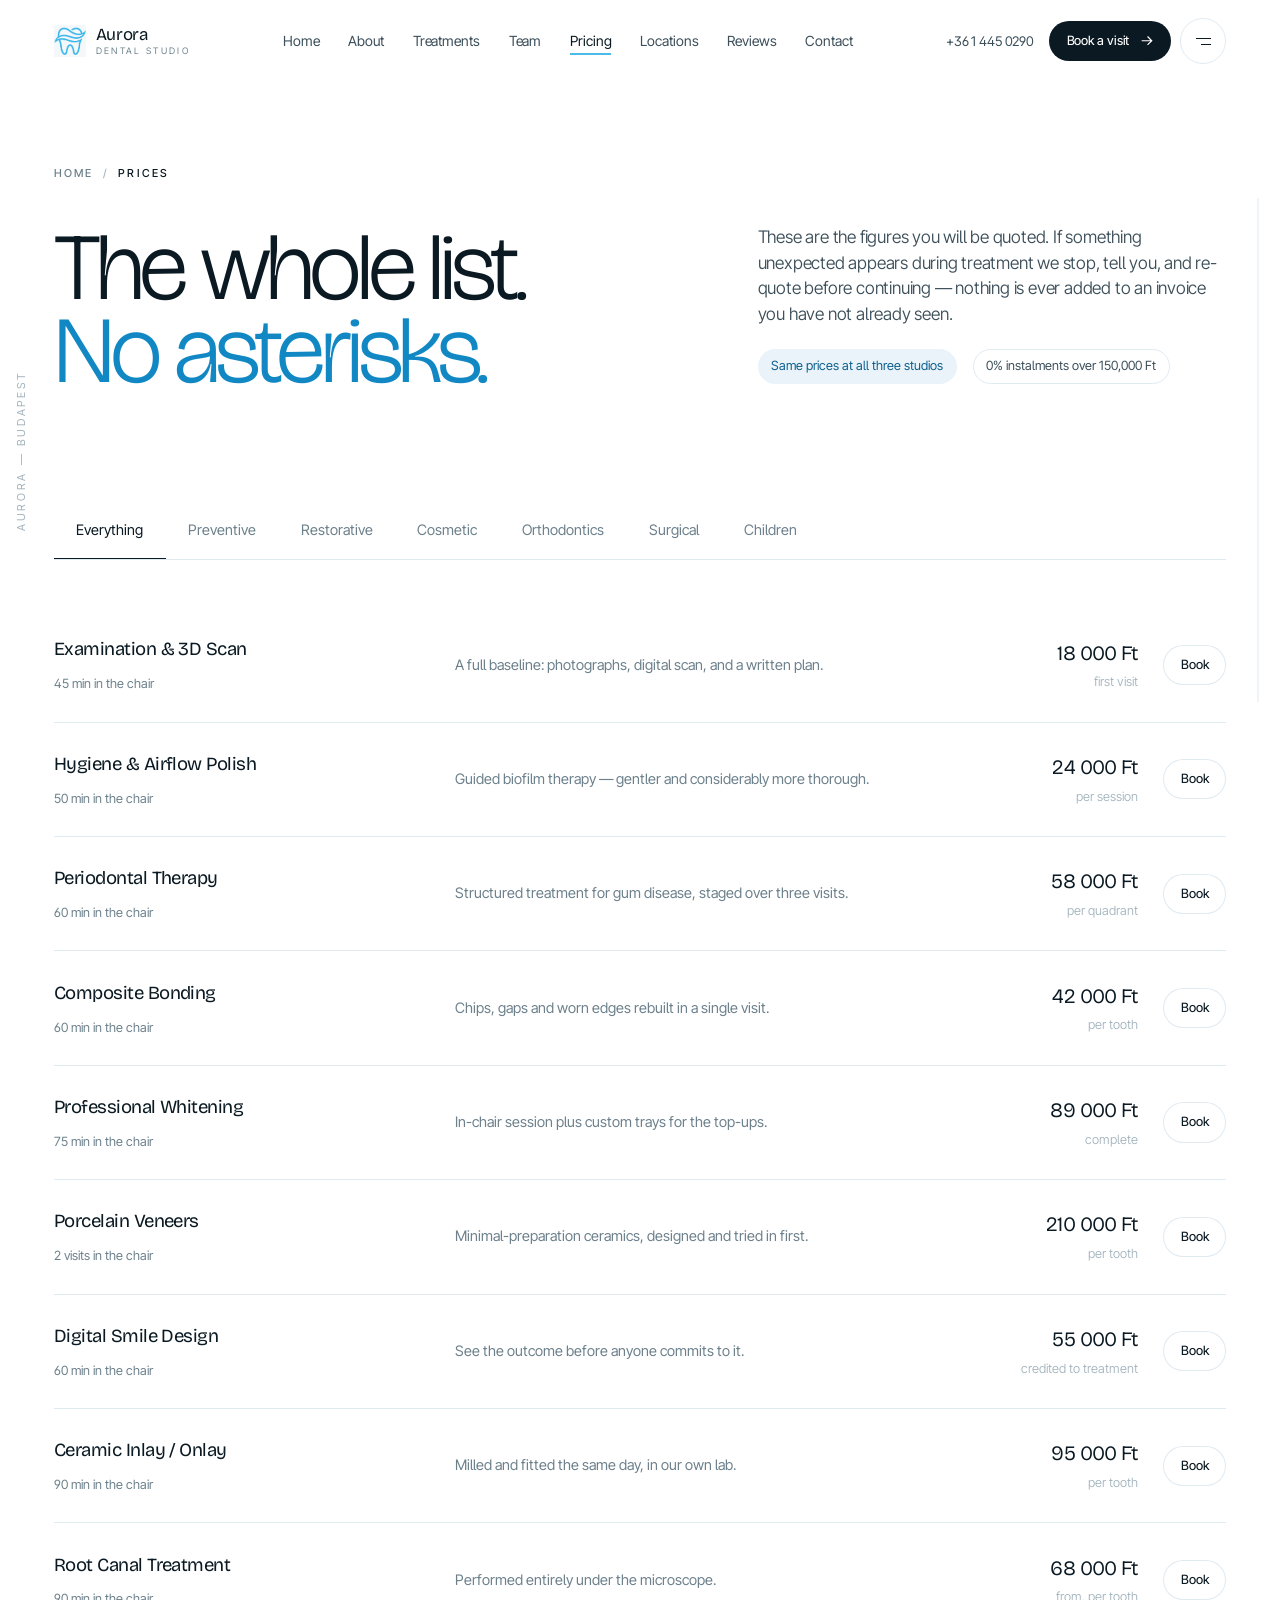
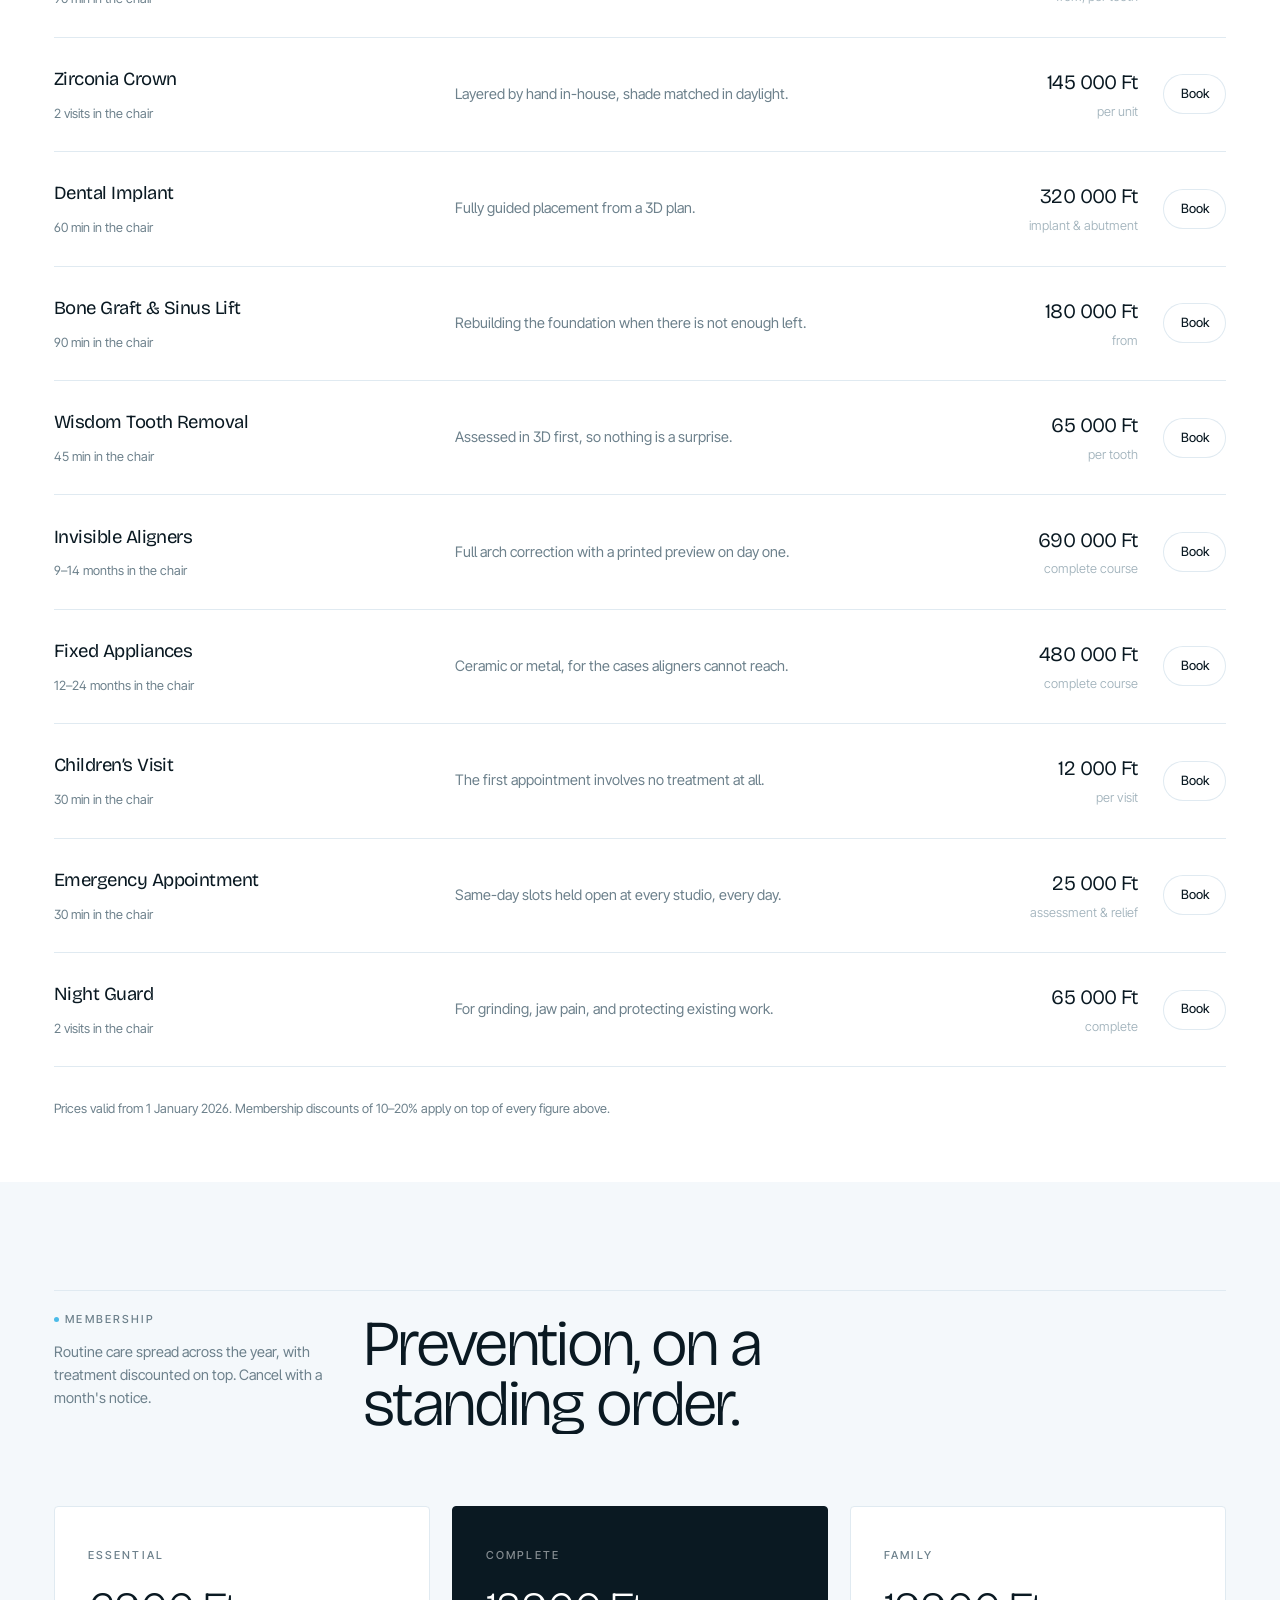
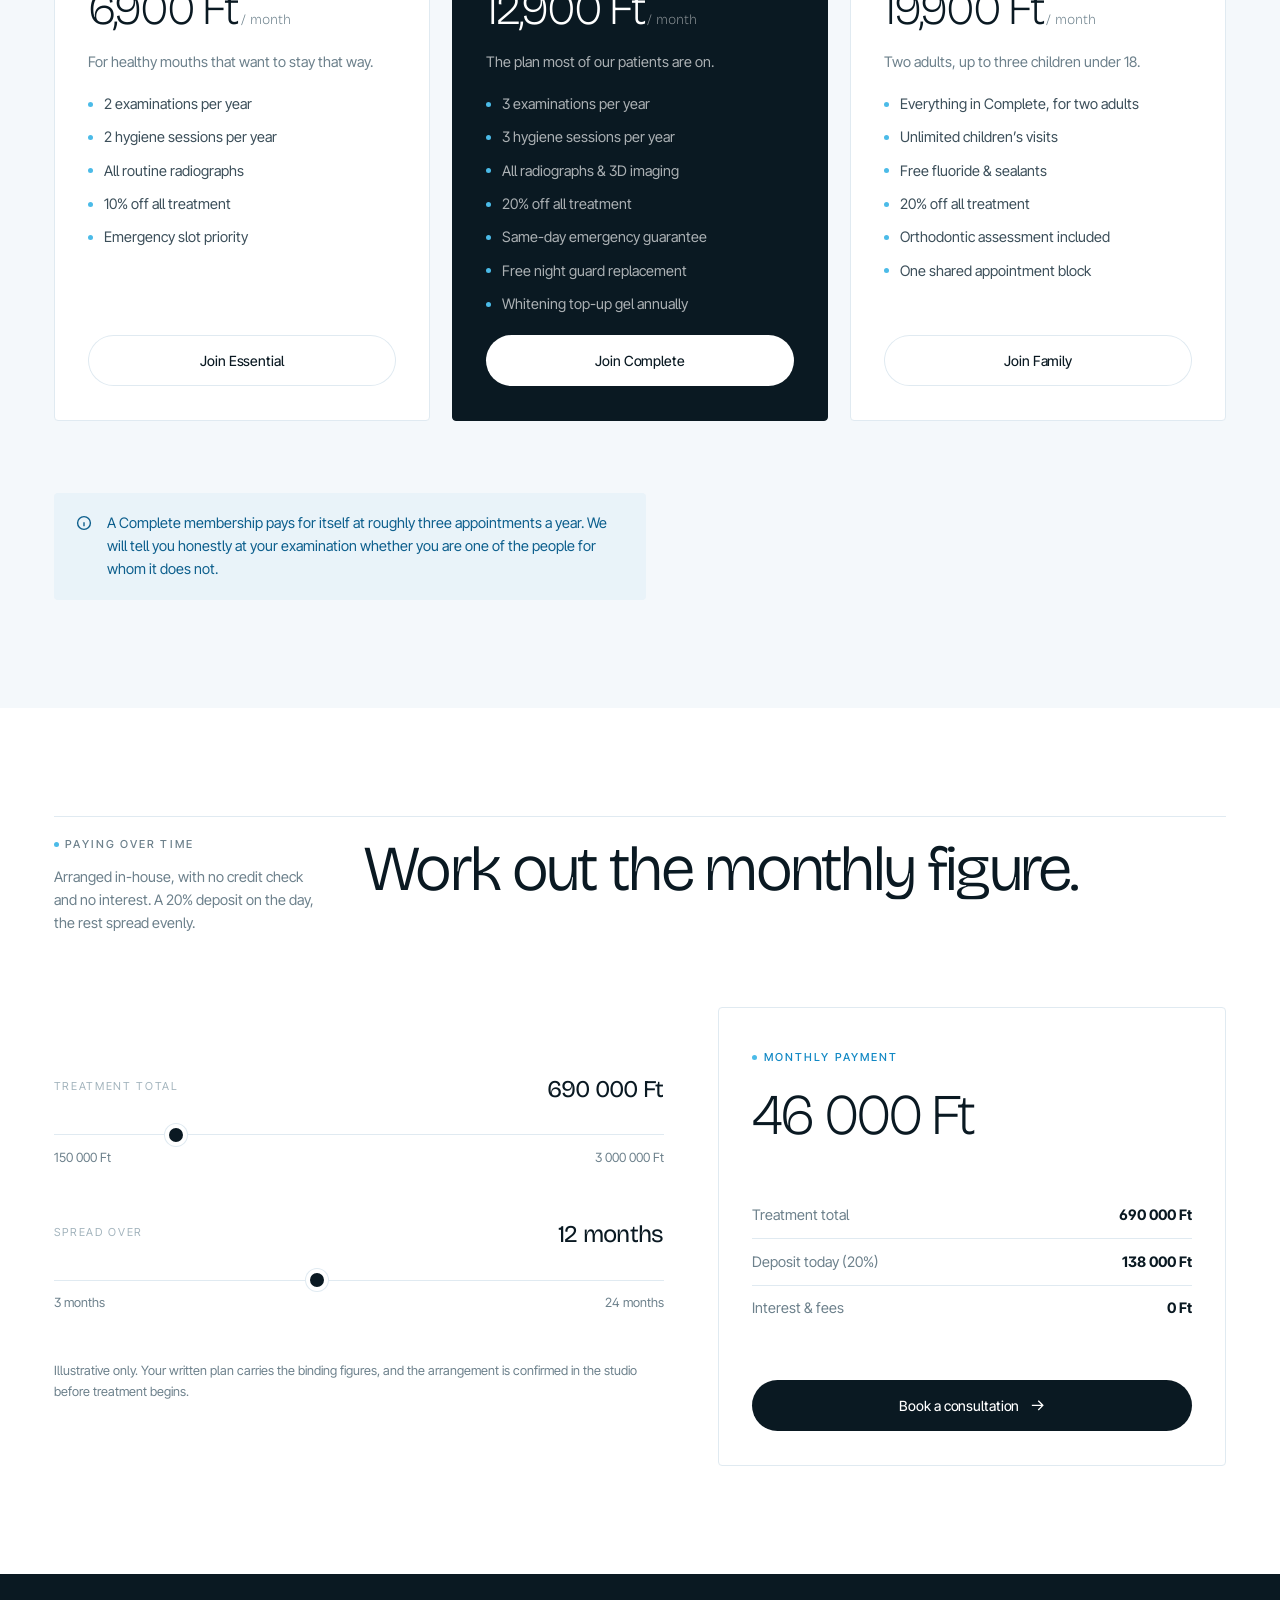
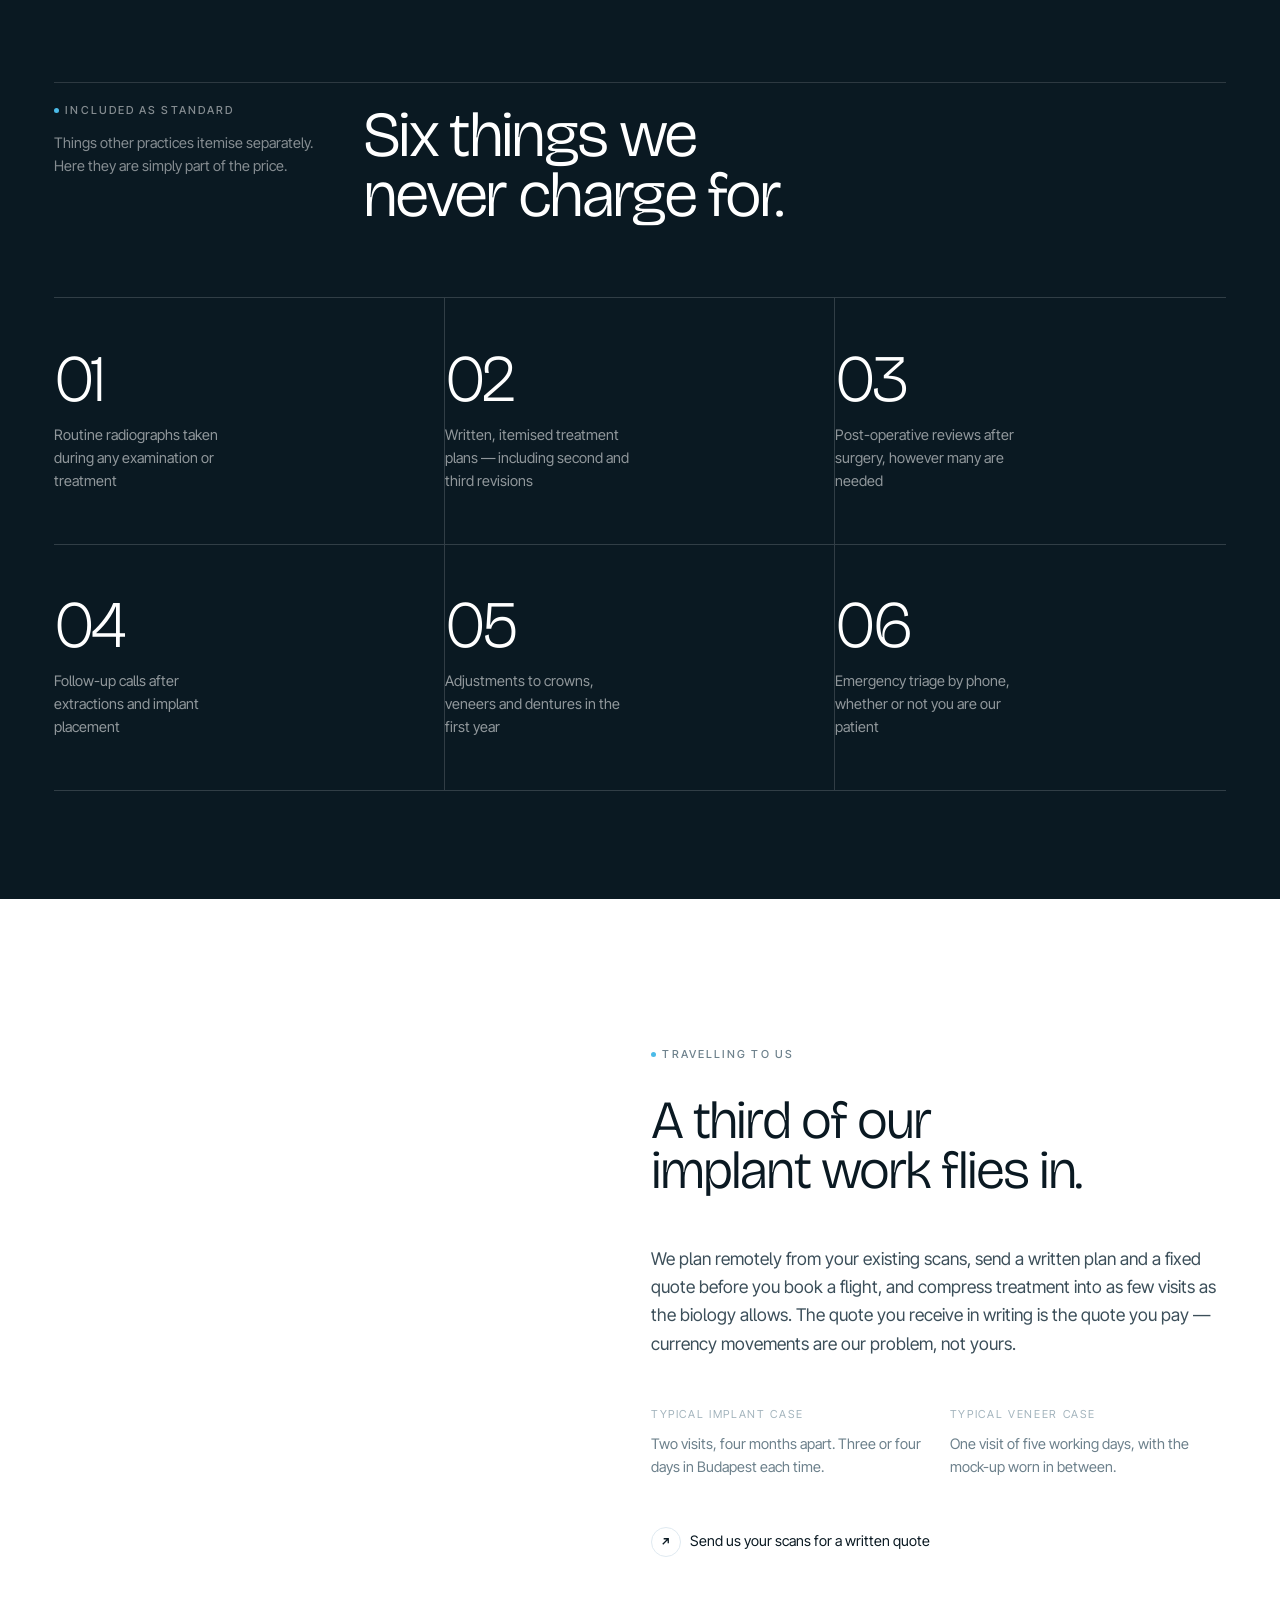
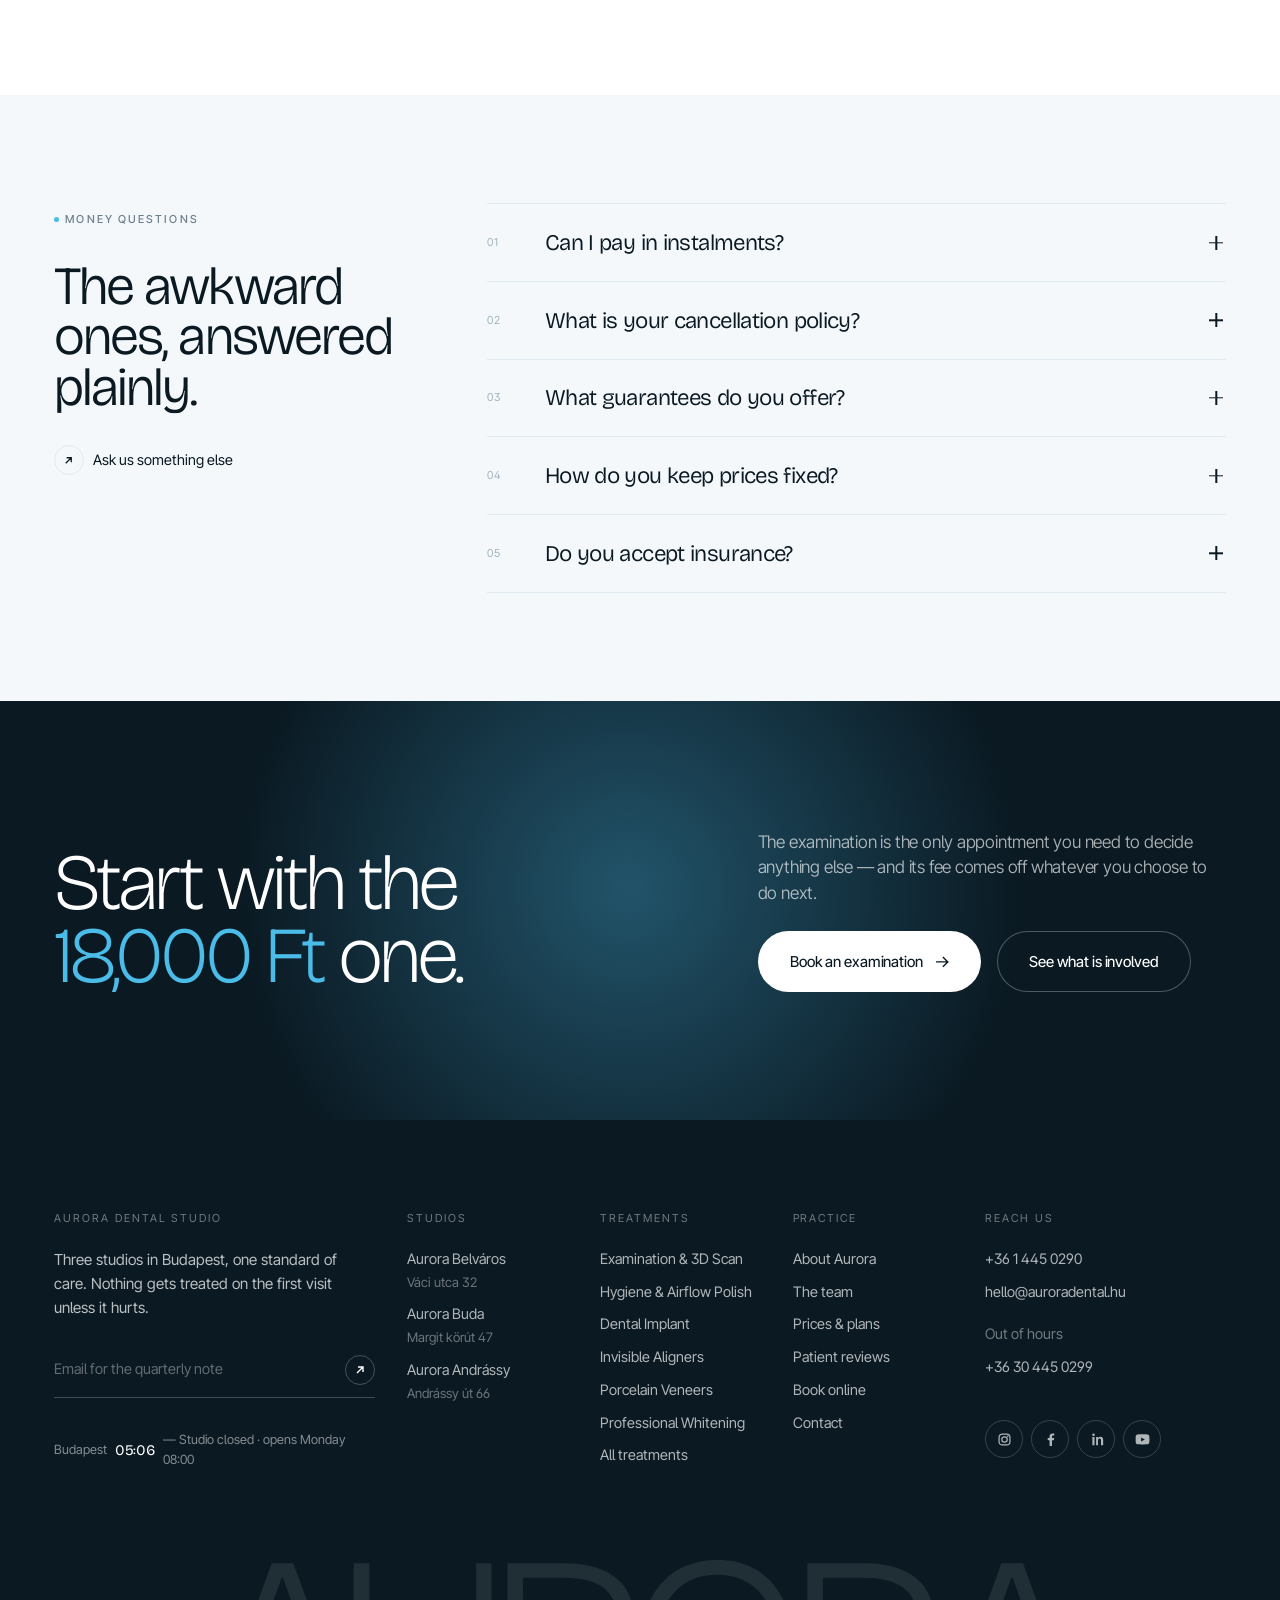
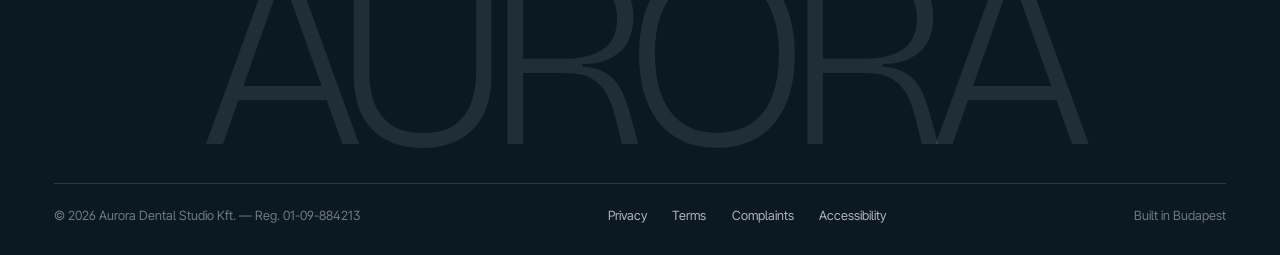
==== commit e361e182: "Fixes" ====
--- a/pricing.html
+++ b/pricing.html
@@ -136,18 +136,18 @@
         </div>
         <h2 class="dsp shead__t" data-split="words">Six things we never charge for.</h2>
       </div>
-      <div class="sband" style="grid-template-columns:repeat(3,1fr)">
+      <div class="sband sband--3">
         <div class="sband__i"><div class="sband__n">01</div>
           <div class="sband__c">Routine radiographs taken during any examination or treatment</div></div>
         <div class="sband__i"><div class="sband__n">02</div>
           <div class="sband__c">Written, itemised treatment plans — including second and third revisions</div></div>
-        <div class="sband__i" style="border-right:0"><div class="sband__n">03</div>
+        <div class="sband__i"><div class="sband__n">03</div>
           <div class="sband__c">Post-operative reviews after surgery, however many are needed</div></div>
-        <div class="sband__i" style="border-top:1px solid rgba(255,255,255,.16)"><div class="sband__n">04</div>
+        <div class="sband__i"><div class="sband__n">04</div>
           <div class="sband__c">Follow-up calls after extractions and implant placement</div></div>
-        <div class="sband__i" style="border-top:1px solid rgba(255,255,255,.16)"><div class="sband__n">05</div>
+        <div class="sband__i"><div class="sband__n">05</div>
           <div class="sband__c">Adjustments to crowns, veneers and dentures in the first year</div></div>
-        <div class="sband__i" style="border-right:0;border-top:1px solid rgba(255,255,255,.16)"><div class="sband__n">06</div>
+        <div class="sband__i"><div class="sband__n">06</div>
           <div class="sband__c">Emergency triage by phone, whether or not you are our patient</div></div>
       </div>
     </div>
--- a/css/app.css
+++ b/css/app.css
@@ -161,11 +161,13 @@
 
 .burger{
   width:46px; height:46px; border:1px solid var(--line); border-radius:999px;
-  display:grid; place-items:center; gap:0; background:var(--paper);
+  /* one named cell so both bars stack on the same centre point — two auto rows
+     would stretch apart and pin the bars to the edges of the circle */
+  display:grid; grid-template-areas:"bar"; place-items:center; background:var(--paper);
   transition:border-color .4s,background-color .4s;
 }
 .burger:hover{ border-color:var(--ink); }
-.burger i{ display:block; width:15px; height:1.4px; background:var(--ink); transition:transform .45s var(--e-out),opacity .3s; }
+.burger i{ grid-area:bar; display:block; width:15px; height:1.4px; background:var(--ink); transition:transform .45s var(--e-out),opacity .3s; }
 .burger i:first-child{ transform:translateY(-3px); }
 .burger i:last-child{ transform:translateY(3px); width:10px; margin-left:5px; }
 .burger:hover i:last-child{ width:15px; margin-left:0; }
@@ -196,6 +198,8 @@
 .menu__a .n{ font-size:var(--fs-label); letter-spacing:.1em; color:var(--ink-25); flex:none; transition:color .4s; }
 .menu__a:hover .n{ color:var(--aurora); }
 .menu__a .ar{ margin-left:auto; opacity:0; transform:translateX(-14px); transition:.5s var(--e-out); font-size:1.2rem; }
+/* the inline icons carry no width/height, so as a flex item this collapses to 0 */
+.menu__a .ar svg{ width:15px; height:15px; }
 .menu__a:hover .ar{ opacity:1; transform:translateX(0); }
 .menu__preview{ position:relative; aspect-ratio:4/5; border-radius:999px 999px 6px 6px; overflow:hidden; background:var(--bone); }
 .menu__preview img{
@@ -438,6 +442,7 @@
 .row__t{ font-family:var(--display); font-size:clamp(1.25rem,2.6vw,2.3rem); font-weight:300; letter-spacing:-.035em; line-height:1.04; transition:color .4s; }
 .row:hover .row__t{ color:var(--deep); }
 .row__m{ display:flex; align-items:center; gap:1.6rem; }
+.row__m svg{ width:13px; height:13px; flex:none; }
 .row__hov{
   position:fixed; z-index:40; width:clamp(180px,17vw,270px); aspect-ratio:4/5; border-radius:999px 999px 4px 4px;
   overflow:hidden; pointer-events:none; opacity:0; top:0; left:0; will-change:transform;
@@ -485,6 +490,7 @@
   border:1px solid var(--line); display:grid; place-items:center; background:var(--paper); z-index:2;
   transition:.35s;
 }
+.drawer__x svg{ width:14px; height:14px; }
 .drawer__x:hover{ background:var(--ink); color:#fff; border-color:var(--ink); }
 
 .modal{ position:fixed; inset:0; z-index:950; display:grid; place-items:center; padding:1.2rem; pointer-events:none; }
@@ -505,6 +511,7 @@
 .ft__nl input{ flex:1; padding:.4rem 0; color:#fff; font-size:var(--fs-sm); }
 .ft__nl input::placeholder{ color:rgba(255,255,255,.36); }
 .ft__nl button{ color:#fff; display:grid; place-items:center; width:30px; height:30px; border-radius:50%; border:1px solid rgba(255,255,255,.25); transition:.35s; }
+.ft__nl button svg{ width:12px; height:12px; }
 .ft__nl button:hover{ background:var(--aurora); border-color:var(--aurora); }
 .ft__word{ padding-bottom:1.4rem; }
 .ft__word svg{ width:100%; height:auto; display:block; }
--- a/css/pages.css
+++ b/css/pages.css
@@ -130,7 +130,7 @@
    STAT BAND
    ============================================================ */
 .sband{ display:grid; grid-template-columns:repeat(4,1fr); border-top:1px solid var(--line); border-bottom:1px solid var(--line); }
-.sband__i{ padding:clamp(1.8rem,4vw,3.2rem) clamp(1rem,2vw,2rem) clamp(1.8rem,4vw,3.2rem) 0; border-right:1px solid var(--line); }
+.sband__i{ padding:clamp(1.8rem,4vw,3.2rem) clamp(1rem,2vw,2rem) clamp(1.8rem,4vw,3.2rem) 0; border-right:1px solid var(--line); border-color:var(--line); }
 .sband__i:last-child{ border-right:0; }
 .sband__n{ font-family:var(--display); font-size:clamp(2.2rem,5.2vw,4.6rem); font-weight:200; letter-spacing:-.055em; line-height:.9; }
 .sband__n sup{ font-size:.4em; vertical-align:super; color:var(--aurora); letter-spacing:0; }
@@ -141,7 +141,25 @@
 @media (max-width:820px){
   .sband{ grid-template-columns:repeat(2,1fr); }
   .sband__i:nth-child(2n){ border-right:0; }
-  .sband__i:nth-child(-n+2){ border-bottom:1px solid var(--line); }
+  /* width/style only, so .night can still recolour the hairline */
+  .sband__i:nth-child(-n+2){ border-bottom-width:1px; border-bottom-style:solid; }
+}
+
+/* three-across variant (six cells) — a modifier rather than an inline style,
+   so the cell borders and the column count stay in step at every width */
+.sband--3{ grid-template-columns:repeat(3,1fr); }
+@media (min-width:821px){
+  .sband--3 .sband__i:nth-child(3n){ border-right-width:0; }
+  .sband--3 .sband__i:nth-child(-n+3){ border-bottom-width:1px; border-bottom-style:solid; }
+}
+@media (max-width:820px) and (min-width:561px){
+  .sband--3{ grid-template-columns:repeat(2,1fr); }
+  .sband--3 .sband__i:nth-child(-n+4){ border-bottom-width:1px; border-bottom-style:solid; }
+}
+@media (max-width:560px){
+  .sband--3{ grid-template-columns:1fr; }
+  .sband--3 .sband__i{ border-right-width:0; }
+  .sband--3 .sband__i:not(:last-child){ border-bottom-width:1px; border-bottom-style:solid; }
 }
 
 /* ============================================================
@@ -160,6 +178,7 @@
   background:linear-gradient(to top,rgba(10,25,34,.62),rgba(10,25,34,0)); color:#fff;
   opacity:0; transform:translateY(10px); transition:.5s var(--e-out);
 }
+.tcard__ov svg{ width:14px; height:14px; flex:none; }
 .tcard:hover .tcard__ov{ opacity:1; transform:translateY(0); }
 .tcard__n{ font-family:var(--display); font-size:1.16rem; font-weight:400; letter-spacing:-.028em; }
 .tcard__r{ font-size:var(--fs-xs); color:var(--ink-45); margin-top:.22rem; }
@@ -221,6 +240,11 @@
 .vgrid__d{ font-size:var(--fs-sm); color:var(--ink-45); line-height:1.55; }
 @media (max-width:900px){ .vgrid{ grid-template-columns:repeat(2,1fr) } }
 @media (max-width:560px){ .vgrid{ grid-template-columns:1fr } }
+/* four-across variant — a modifier rather than an inline style, so these
+   breakpoints can still take over on narrow screens */
+.vgrid--4{ grid-template-columns:repeat(4,1fr); }
+@media (max-width:1100px){ .vgrid--4{ grid-template-columns:repeat(2,1fr) } }
+@media (max-width:560px){ .vgrid--4{ grid-template-columns:1fr } }
 
 /* ============================================================
    TIMELINE
@@ -232,6 +256,9 @@
 .tl__i:hover .tl__y{ color:var(--aurora); }
 .tl__t{ font-family:var(--display); font-size:clamp(1.15rem,1.9vw,1.6rem); font-weight:350; letter-spacing:-.03em; line-height:1.1; }
 .tl__d{ color:var(--ink-70); font-size:var(--fs-sm); }
+/* the timeline sits in a .night section on the about page */
+.night .tl__i{ border-color:rgba(255,255,255,.14); }
+.night .tl__d{ color:rgba(255,255,255,.62); }
 @media (max-width:820px){ .tl__i{ grid-template-columns:1fr; gap:.7rem } }
 
 /* ============================================================
@@ -378,6 +405,7 @@
 .cal__m{ font-family:var(--display); font-size:1.15rem; font-weight:400; letter-spacing:-.025em; }
 .cal__nav{ display:flex; gap:.4rem; }
 .cal__nav button{ width:34px; height:34px; border-radius:50%; border:1px solid var(--line); display:grid; place-items:center; transition:.35s; }
+.cal__nav button svg{ width:13px; height:13px; }
 .cal__nav button:hover:not(:disabled){ background:var(--ink); color:#fff; border-color:var(--ink); }
 .cal__nav button:disabled{ opacity:.28; cursor:not-allowed; }
 .cal__dow{ display:grid; grid-template-columns:repeat(7,1fr); padding:.8rem .6rem .3rem; }
